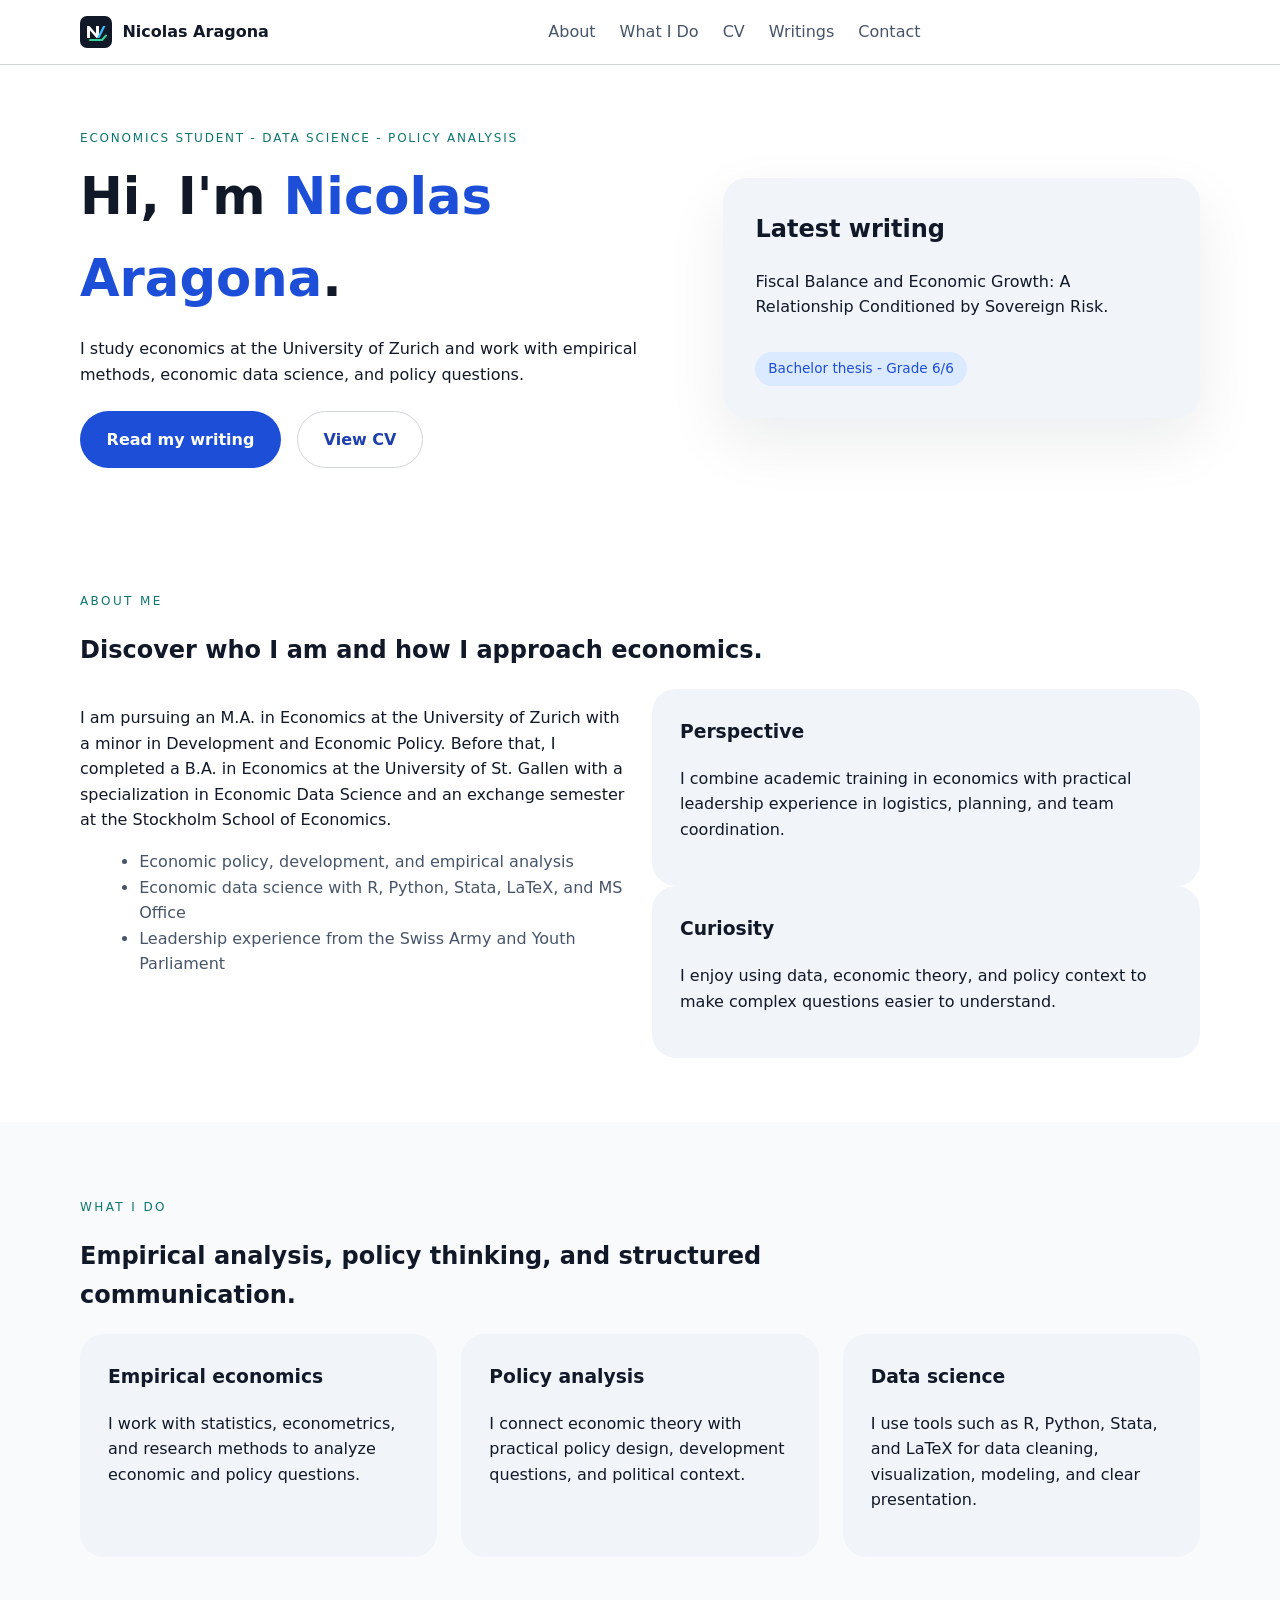
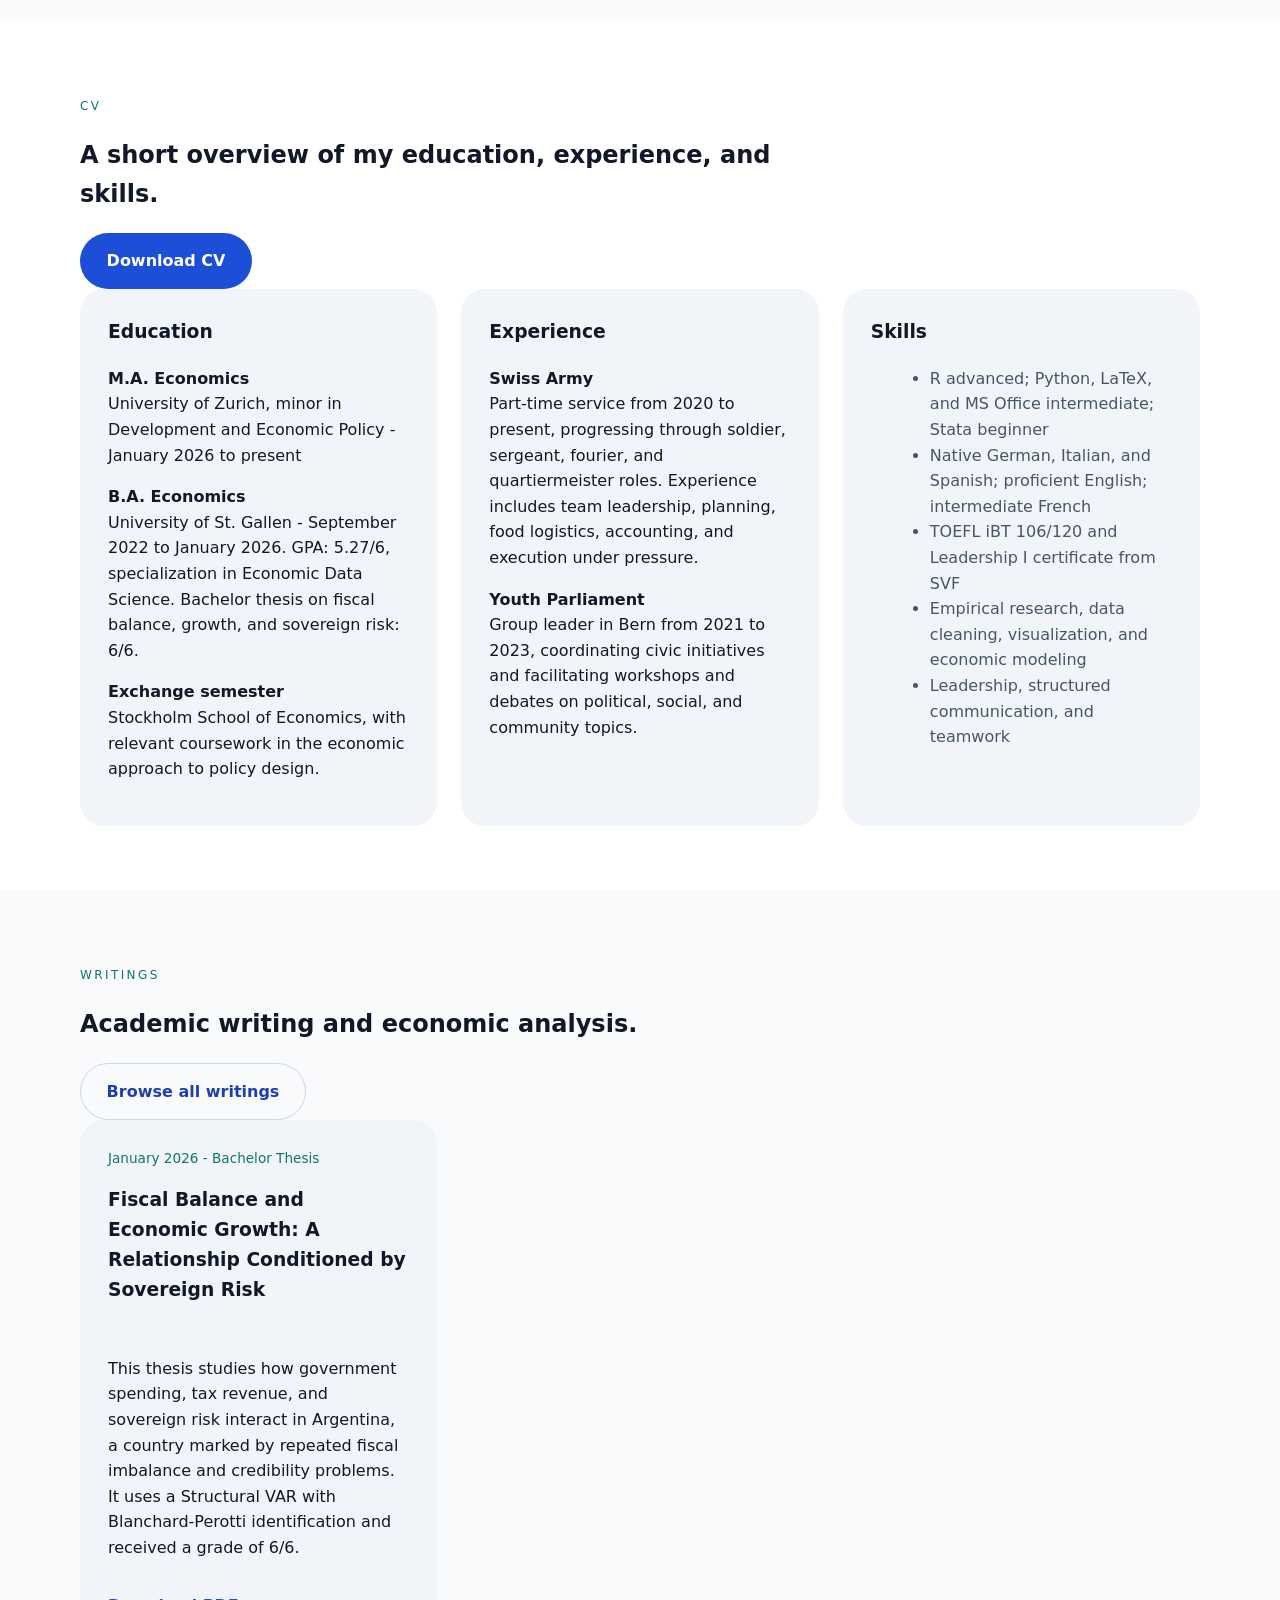
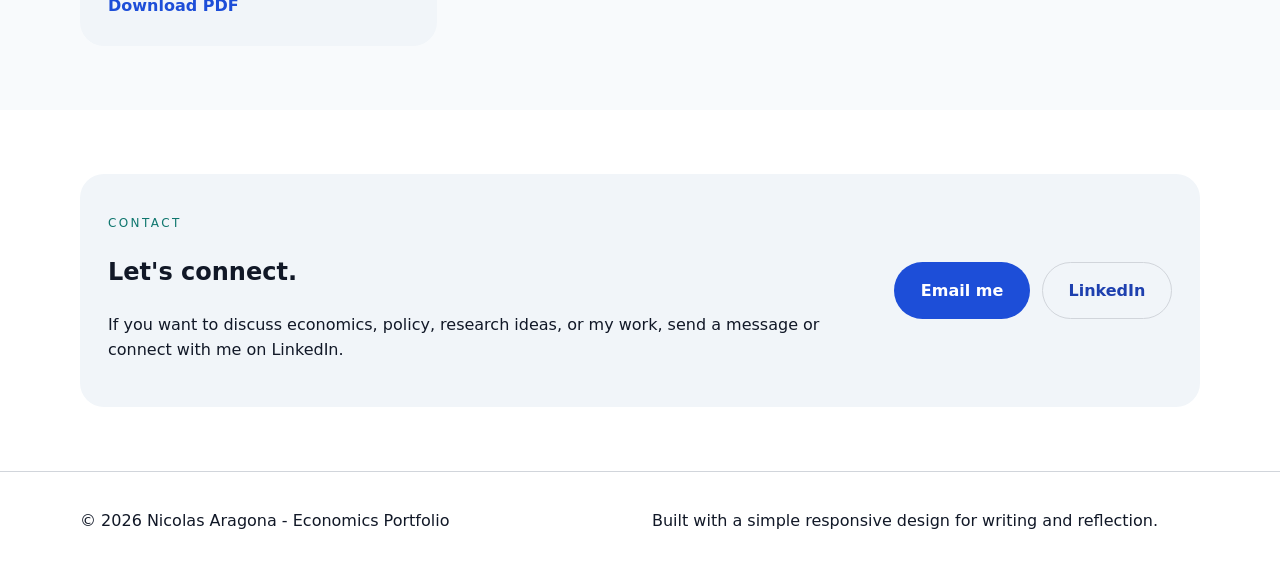
==== index.html @ 18cacbf9 "Update website content from CV" ====
<!DOCTYPE html>
<html lang="en">
<head>
  <meta charset="UTF-8">
  <meta name="viewport" content="width=device-width, initial-scale=1.0">
  <title>Nicolas Aragona</title>
  <meta name="application-name" content="Nicolas Aragona">
  <meta name="apple-mobile-web-app-title" content="Nicolas Aragona">
  <link rel="icon" href="assets/logo.svg" type="image/svg+xml">
  <link rel="manifest" href="site.webmanifest">
  <link rel="stylesheet" href="styles.css">
</head>
<body>
  <header class="site-header">
    <div class="container header-inner">
      <a class="logo" href="#home" aria-label="Nicolas Aragona home">
        <img src="assets/logo.svg" alt="" width="32" height="32">
        <span>Nicolas Aragona</span>
      </a>
      <nav class="site-nav" aria-label="Primary navigation">
        <a href="#about">About</a>
        <a href="#work">What I Do</a>
        <a href="#cv">CV</a>
        <a href="#writings">Writings</a>
        <a href="#contact">Contact</a>
      </nav>
      <button class="menu-toggle" aria-label="Open navigation">Menu</button>
    </div>
  </header>

  <main>
    <section id="home" class="hero-section">
      <div class="container hero-grid">
        <div>
          <p class="eyebrow">Economics student - Data science - Policy analysis</p>
          <h1>Hi, I'm <span>Nicolas Aragona</span>.</h1>
          <p>I study economics at the University of Zurich and work with empirical methods, economic data science, and policy questions.</p>
          <div class="hero-actions">
            <a class="button primary" href="#writings">Read my writing</a>
            <a class="button secondary" href="#cv">View CV</a>
          </div>
        </div>
        <div class="hero-card">
          <h2>Latest writing</h2>
          <p>Fiscal Balance and Economic Growth: A Relationship Conditioned by Sovereign Risk.</p>
          <span class="tag">Bachelor thesis - Grade 6/6</span>
        </div>
      </div>
    </section>

    <section id="about" class="section">
      <div class="container">
        <div class="section-heading">
          <p class="section-label">About me</p>
          <h2>Discover who I am and how I approach economics.</h2>
        </div>
        <div class="content-grid">
          <div>
            <p>I am pursuing an M.A. in Economics at the University of Zurich with a minor in Development and Economic Policy. Before that, I completed a B.A. in Economics at the University of St. Gallen with a specialization in Economic Data Science and an exchange semester at the Stockholm School of Economics.</p>
            <ul>
              <li>Economic policy, development, and empirical analysis</li>
              <li>Economic data science with R, Python, Stata, LaTeX, and MS Office</li>
              <li>Leadership experience from the Swiss Army and Youth Parliament</li>
            </ul>
          </div>
          <div class="about-highlights">
            <article>
              <h3>Perspective</h3>
              <p>I combine academic training in economics with practical leadership experience in logistics, planning, and team coordination.</p>
            </article>
            <article>
              <h3>Curiosity</h3>
              <p>I enjoy using data, economic theory, and policy context to make complex questions easier to understand.</p>
            </article>
          </div>
        </div>
      </div>
    </section>

    <section id="work" class="section alt-bg">
      <div class="container">
        <div class="section-heading">
          <p class="section-label">What I do</p>
          <h2>Empirical analysis, policy thinking, and structured communication.</h2>
        </div>
        <div class="feature-grid">
          <article>
            <h3>Empirical economics</h3>
            <p>I work with statistics, econometrics, and research methods to analyze economic and policy questions.</p>
          </article>
          <article>
            <h3>Policy analysis</h3>
            <p>I connect economic theory with practical policy design, development questions, and political context.</p>
          </article>
          <article>
            <h3>Data science</h3>
            <p>I use tools such as R, Python, Stata, and LaTeX for data cleaning, visualization, modeling, and clear presentation.</p>
          </article>
        </div>
      </div>
    </section>

    <section id="cv" class="section">
      <div class="container">
        <div class="section-heading">
          <p class="section-label">CV</p>
          <h2>A short overview of my education, experience, and skills.</h2>
          <a class="button primary" href="cv/CV.pdf" download>Download CV</a>
        </div>
        <div class="cv-grid">
          <div>
            <h3>Education</h3>
            <p><strong>M.A. Economics</strong><br>University of Zurich, minor in Development and Economic Policy - January 2026 to present</p>
            <p><strong>B.A. Economics</strong><br>University of St. Gallen - September 2022 to January 2026. GPA: 5.27/6, specialization in Economic Data Science. Bachelor thesis on fiscal balance, growth, and sovereign risk: 6/6.</p>
            <p><strong>Exchange semester</strong><br>Stockholm School of Economics, with relevant coursework in the economic approach to policy design.</p>
          </div>
          <div>
            <h3>Experience</h3>
            <p><strong>Swiss Army</strong><br>Part-time service from 2020 to present, progressing through soldier, sergeant, fourier, and quartiermeister roles. Experience includes team leadership, planning, food logistics, accounting, and execution under pressure.</p>
            <p><strong>Youth Parliament</strong><br>Group leader in Bern from 2021 to 2023, coordinating civic initiatives and facilitating workshops and debates on political, social, and community topics.</p>
          </div>
          <div>
            <h3>Skills</h3>
            <ul>
              <li>R advanced; Python, LaTeX, and MS Office intermediate; Stata beginner</li>
              <li>Native German, Italian, and Spanish; proficient English; intermediate French</li>
              <li>TOEFL iBT 106/120 and Leadership I certificate from SVF</li>
              <li>Empirical research, data cleaning, visualization, and economic modeling</li>
              <li>Leadership, structured communication, and teamwork</li>
            </ul>
          </div>
        </div>
      </div>
    </section>

    <section id="writings" class="section alt-bg">
      <div class="container">
        <div class="section-heading">
          <p class="section-label">Writings</p>
          <h2>Academic writing and economic analysis.</h2>
          <a class="button secondary" href="writings/" target="_blank">Browse all writings</a>
        </div>
        <div class="posts-grid">
          <article class="post-card">
            <p class="post-meta">January 2026 - Bachelor Thesis</p>
            <h3>Fiscal Balance and Economic Growth: A Relationship Conditioned by Sovereign Risk</h3>
            <p>This thesis studies how government spending, tax revenue, and sovereign risk interact in Argentina, a country marked by repeated fiscal imbalance and credibility problems. It uses a Structural VAR with Blanchard-Perotti identification and received a grade of 6/6.</p>
            <a href="writings/Thesis.pdf" download>Download PDF</a>
          </article>
        </div>
      </div>
    </section>

    <section id="contact" class="section">
      <div class="container contact-card">
        <div>
          <p class="section-label">Contact</p>
          <h2>Let's connect.</h2>
          <p>If you want to discuss economics, policy, research ideas, or my work, send a message or connect with me on LinkedIn.</p>
        </div>
        <div class="contact-actions">
          <a class="button primary" href="mailto:nic.aragona@gmail.com">Email me</a>
          <a class="button secondary" href="https://www.linkedin.com/in/nicolas-aragona/" target="_blank" rel="noopener">LinkedIn</a>
        </div>
      </div>
    </section>
  </main>

  <footer class="site-footer">
    <div class="container footer-inner">
      <p>© 2026 Nicolas Aragona - Economics Portfolio</p>
      <p>Built with a simple responsive design for writing and reflection.</p>
    </div>
  </footer>

  <script src="script.js"></script>
</body>
</html>
---- styles.css ----
:root {
  color-scheme: dark;
  font-family: Inter, system-ui, -apple-system, BlinkMacSystemFont, "Segoe UI", sans-serif;
  font-size: 16px;
  line-height: 1.6;
  color: #111827;
  background: #f8fafc;
  --bg: #ffffff;
  --surface: #f1f5f9;
  --surface-strong: #e2e8f0;
  --text: #111827;
  --muted: #475569;
  --border: #d1d5db;
  --primary: #1d4ed8;
  --primary-dark: #1e40af;
  --accent: #0f766e;
  --radius: 24px;
}

* {
  box-sizing: border-box;
}

body {
  margin: 0;
  min-height: 100vh;
  background: var(--bg);
  color: var(--text);
}

img {
  max-width: 100%;
}

a {
  color: inherit;
  text-decoration: none;
}

button,
input,
textarea {
  font: inherit;
}

.container {
  width: min(1120px, calc(100% - 2rem));
  margin: 0 auto;
}

.site-header {
  position: sticky;
  top: 0;
  z-index: 20;
  background: rgba(255,255,255,0.96);
  backdrop-filter: blur(12px);
  border-bottom: 1px solid var(--border);
}

.header-inner,
.footer-inner,
.hero-grid,
.content-grid,
.feature-grid,
.cv-grid,
.posts-grid {
  display: grid;
  gap: 1.5rem;
}

.header-inner {
  grid-template-columns: auto 1fr auto;
  align-items: center;
  padding: 1rem 0;
}

.logo {
  display: inline-flex;
  align-items: center;
  gap: 0.65rem;
  font-weight: 700;
  font-size: 1rem;
}

.logo img {
  width: 2rem;
  height: 2rem;
  flex: 0 0 auto;
}

.site-nav {
  display: flex;
  justify-content: center;
  gap: 1.5rem;
  flex-wrap: wrap;
}

.site-nav a {
  color: var(--muted);
  transition: color 0.2s ease;
}

.site-nav a:hover {
  color: var(--text);
}

.menu-toggle {
  display: none;
  background: transparent;
  border: none;
  font-size: 1.4rem;
}

.hero-section {
  padding: 4rem 0 3rem;
}

.hero-grid {
  grid-template-columns: minmax(0, 1.3fr) minmax(280px, 1fr);
  align-items: center;
}

.hero-section h1 {
  font-size: clamp(2.4rem, 4vw, 4rem);
  margin: 0.5rem 0 1rem;
}

.hero-section span {
  color: var(--primary);
}

.eyebrow {
  text-transform: uppercase;
  letter-spacing: 0.15em;
  font-size: 0.75rem;
  color: var(--accent);
  margin: 0;
}

.hero-actions {
  display: flex;
  flex-wrap: wrap;
  gap: 1rem;
  margin-top: 1.5rem;
}

.button {
  display: inline-flex;
  align-items: center;
  justify-content: center;
  padding: 0.9rem 1.6rem;
  border-radius: 999px;
  font-weight: 600;
  border: 1px solid transparent;
}

.button.primary {
  background: var(--primary);
  color: #fff;
}

.button.secondary {
  background: transparent;
  color: var(--primary-dark);
  border-color: var(--border);
}

.hero-card {
  padding: 2rem;
  border-radius: var(--radius);
  background: var(--surface);
  box-shadow: 0 24px 60px rgba(15, 23, 42, 0.08);
}

.hero-card h2 {
  margin-top: 0;
}

.hero-card .tag {
  display: inline-flex;
  margin-top: 1rem;
  padding: 0.4rem 0.8rem;
  background: #dbeafe;
  color: #1d4ed8;
  border-radius: 999px;
  font-size: 0.85rem;
}

.section {
  padding: 4rem 0;
}

.alt-bg {
  background: #f8fafc;
}

.section-heading {
  max-width: 760px;
}

.section-label {
  color: var(--accent);
  text-transform: uppercase;
  letter-spacing: 0.2em;
  font-size: 0.75rem;
  margin-bottom: 0.75rem;
}

.content-grid {
  grid-template-columns: 1fr 1fr;
  align-items: start;
}

.content-grid ul,
.cv-grid ul {
  list-style: disc;
  margin: 1rem 0 0 1.2rem;
  color: var(--muted);
}

.about-highlights article,
.feature-grid article,
.cv-grid > div,
.post-card,
.contact-card {
  background: var(--surface);
  border-radius: var(--radius);
  padding: 1.75rem;
}

.about-highlights article h3,
.feature-grid article h3,
.cv-grid h3,
.post-card h3 {
  margin-top: 0;
}

.feature-grid {
  grid-template-columns: repeat(3, minmax(0, 1fr));
}

.cv-grid {
  grid-template-columns: repeat(3, minmax(0, 1fr));
}

.posts-grid {
  grid-template-columns: repeat(3, minmax(0, 1fr));
}

.post-card {
  display: flex;
  flex-direction: column;
  gap: 1rem;
}

.post-meta {
  color: var(--accent);
  font-size: 0.85rem;
  margin: 0;
}

.post-card a {
  color: var(--primary);
  font-weight: 600;
}

.contact-card {
  display: grid;
  grid-template-columns: 1fr auto;
  align-items: center;
  gap: 1.5rem;
}

.contact-actions {
  display: flex;
  flex-wrap: wrap;
  gap: 0.75rem;
  justify-content: flex-end;
}

.site-footer {
  border-top: 1px solid var(--border);
  background: #ffffff;
}

.footer-inner {
  padding: 1.25rem 0;
  justify-content: space-between;
  grid-template-columns: 1fr 1fr;
}

@media (max-width: 900px) {
  .hero-grid,
  .content-grid,
  .feature-grid,
  .cv-grid,
  .posts-grid,
  .footer-inner,
  .contact-card {
    grid-template-columns: 1fr;
  }

  .contact-actions {
    justify-content: flex-start;
  }

  .header-inner {
    grid-template-columns: auto 1fr;
  }

  .site-nav {
    justify-content: flex-end;
  }
}

@media (max-width: 680px) {
  .site-nav {
    display: none;
  }

  .menu-toggle {
    display: block;
  }

  .site-header {
    padding: 0 1rem;
  }

  .hero-section {
    padding-top: 3rem;
  }
}
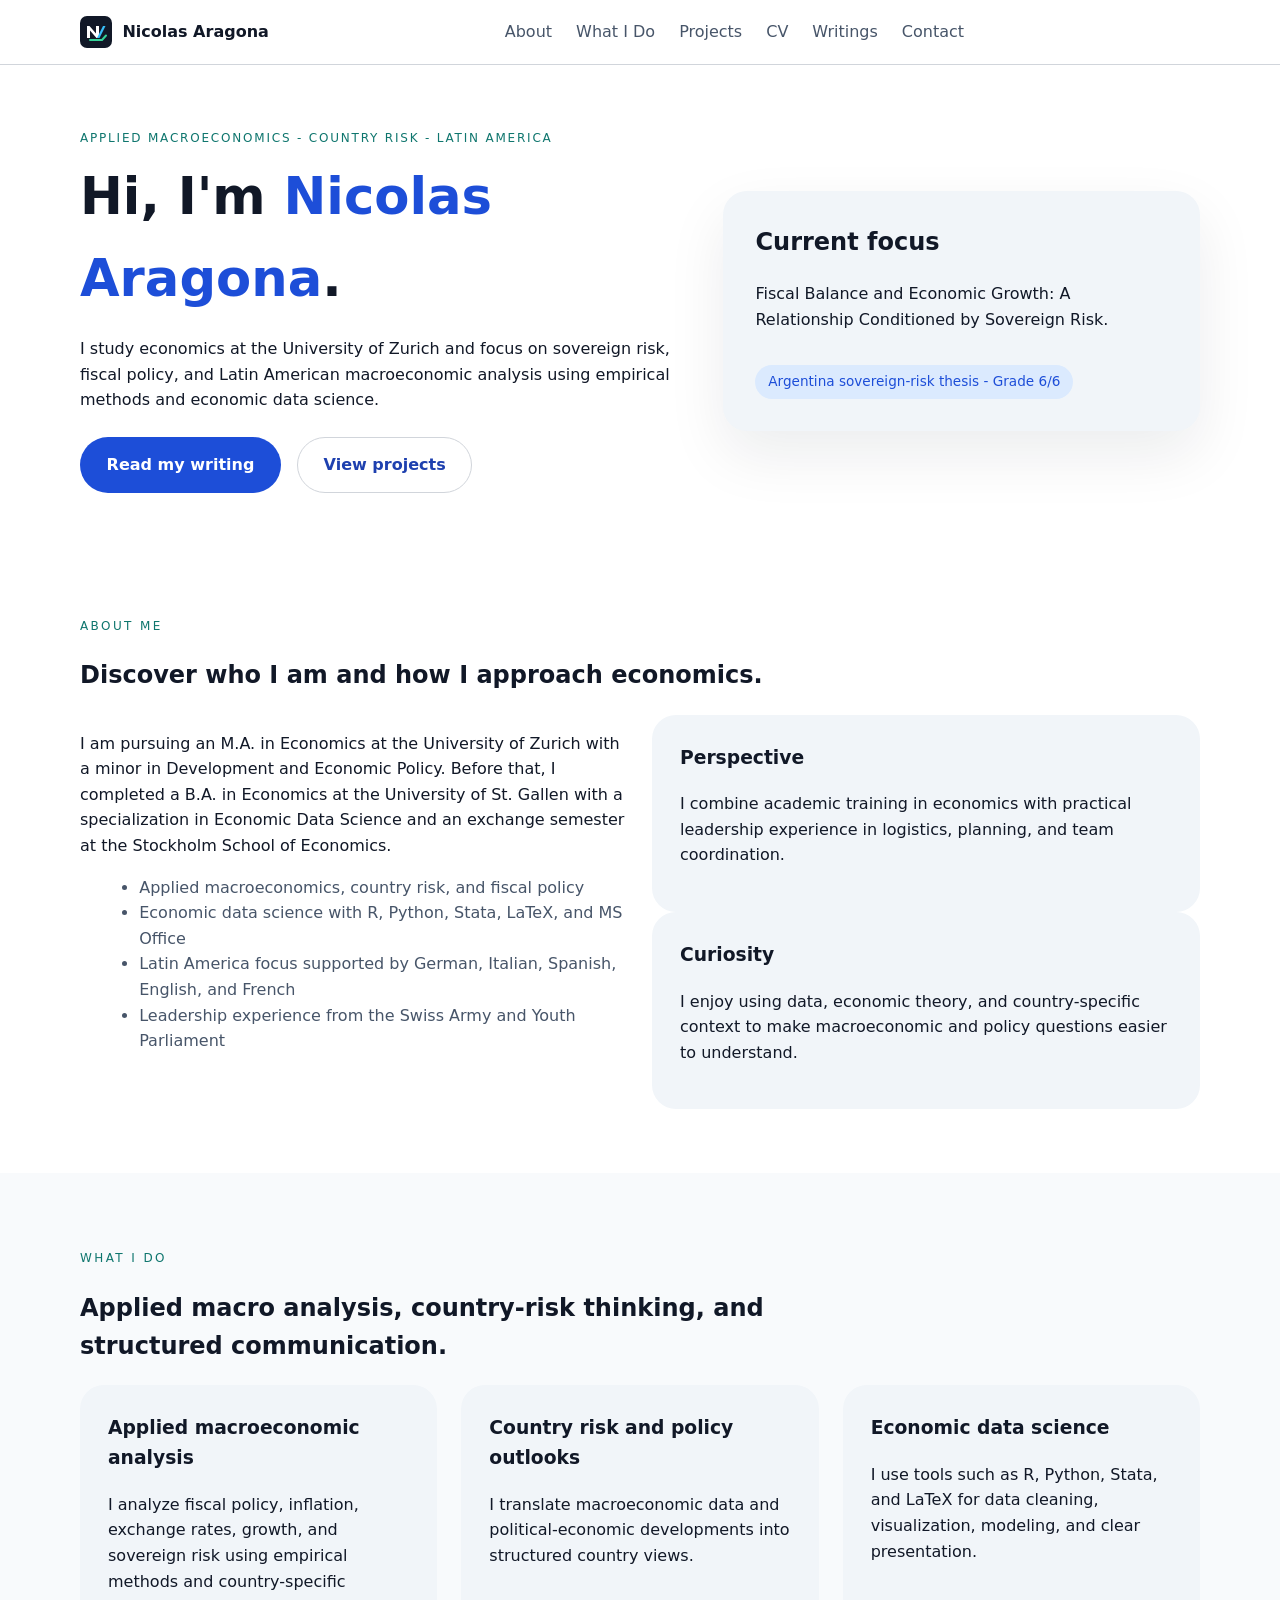
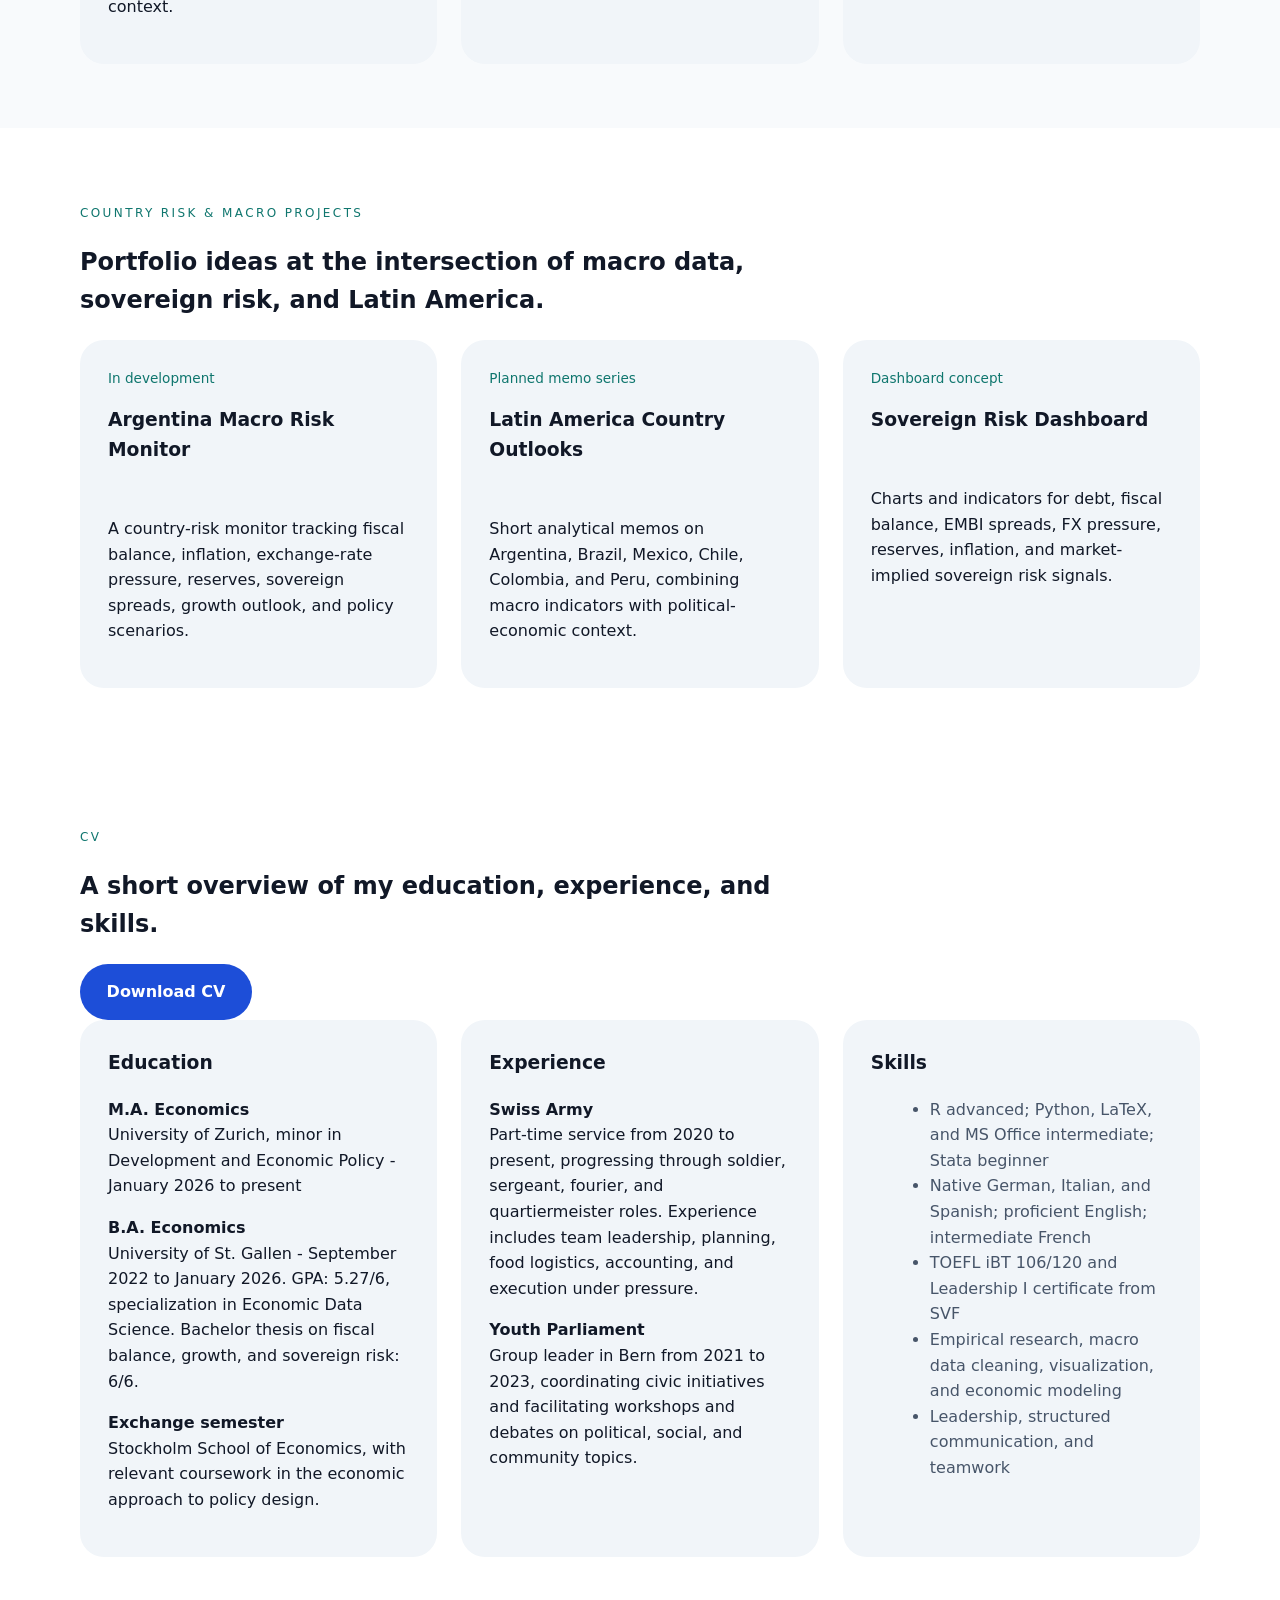
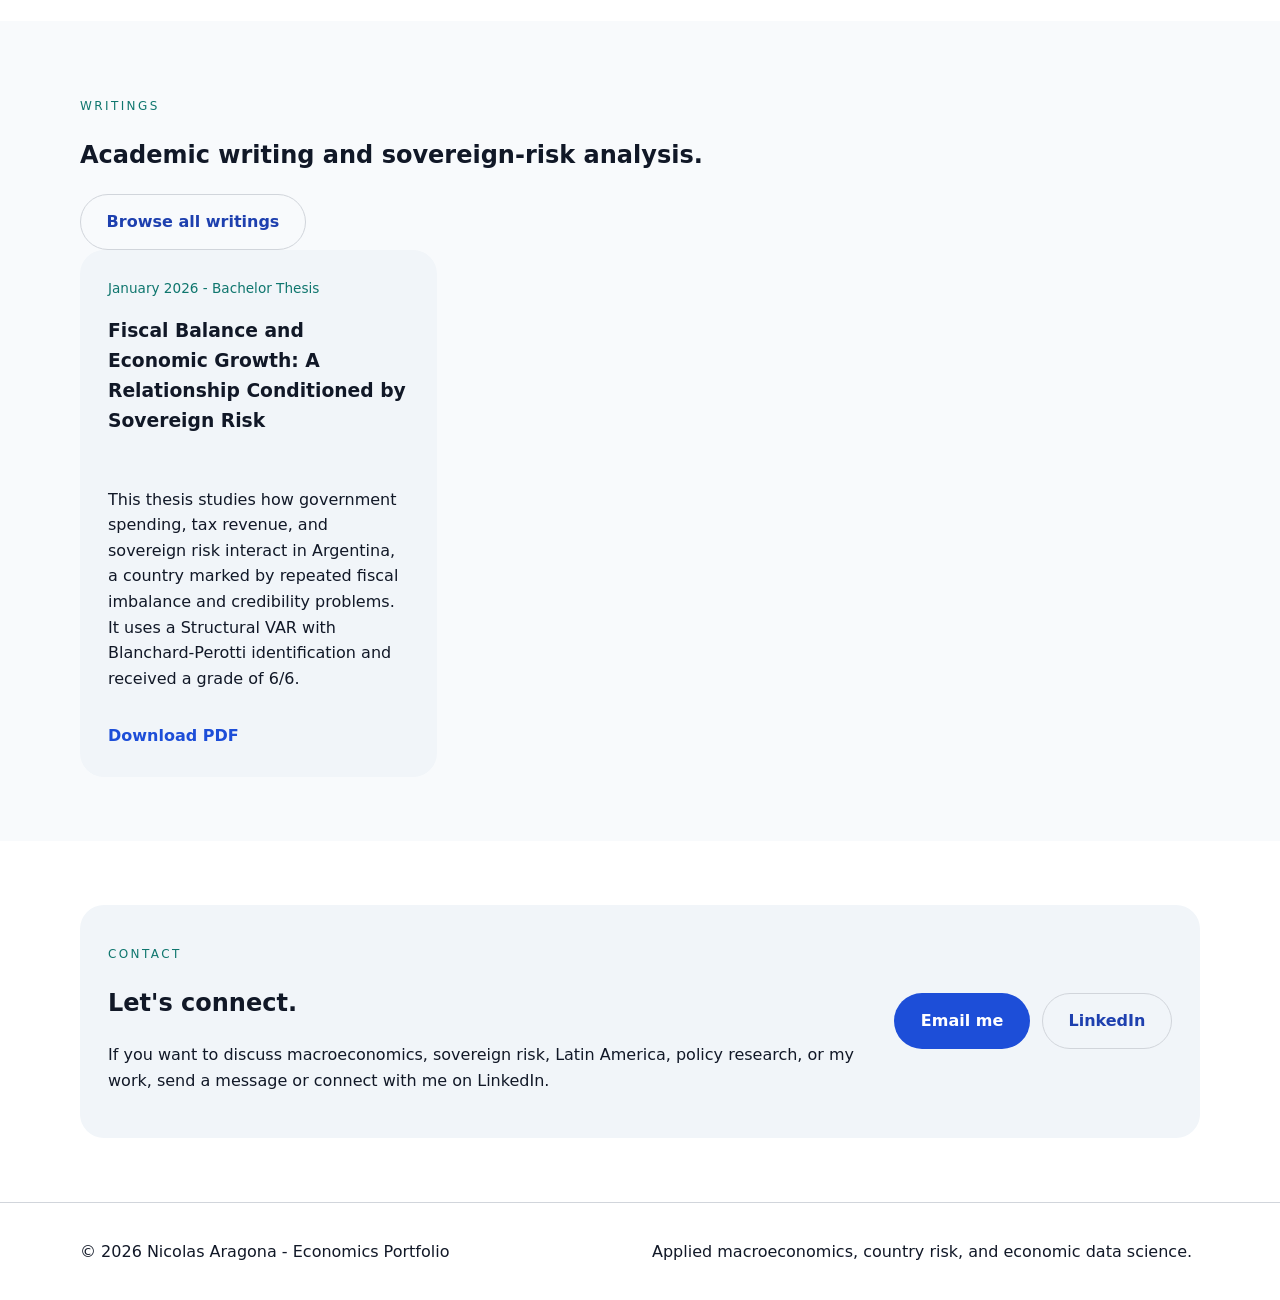
==== commit f88bb2b5: "Sharpen macro country risk positioning" ====
--- a/index.html
+++ b/index.html
@@ -20,6 +20,7 @@
       <nav class="site-nav" aria-label="Primary navigation">
         <a href="#about">About</a>
         <a href="#work">What I Do</a>
+        <a href="#projects">Projects</a>
         <a href="#cv">CV</a>
         <a href="#writings">Writings</a>
         <a href="#contact">Contact</a>
@@ -32,18 +33,18 @@
     <section id="home" class="hero-section">
       <div class="container hero-grid">
         <div>
-          <p class="eyebrow">Economics student - Data science - Policy analysis</p>
+          <p class="eyebrow">Applied macroeconomics - Country risk - Latin America</p>
           <h1>Hi, I'm <span>Nicolas Aragona</span>.</h1>
-          <p>I study economics at the University of Zurich and work with empirical methods, economic data science, and policy questions.</p>
+          <p>I study economics at the University of Zurich and focus on sovereign risk, fiscal policy, and Latin American macroeconomic analysis using empirical methods and economic data science.</p>
           <div class="hero-actions">
             <a class="button primary" href="#writings">Read my writing</a>
-            <a class="button secondary" href="#cv">View CV</a>
+            <a class="button secondary" href="#projects">View projects</a>
           </div>
         </div>
         <div class="hero-card">
-          <h2>Latest writing</h2>
+          <h2>Current focus</h2>
           <p>Fiscal Balance and Economic Growth: A Relationship Conditioned by Sovereign Risk.</p>
-          <span class="tag">Bachelor thesis - Grade 6/6</span>
+          <span class="tag">Argentina sovereign-risk thesis - Grade 6/6</span>
         </div>
       </div>
     </section>
@@ -58,8 +59,9 @@
           <div>
             <p>I am pursuing an M.A. in Economics at the University of Zurich with a minor in Development and Economic Policy. Before that, I completed a B.A. in Economics at the University of St. Gallen with a specialization in Economic Data Science and an exchange semester at the Stockholm School of Economics.</p>
             <ul>
-              <li>Economic policy, development, and empirical analysis</li>
+              <li>Applied macroeconomics, country risk, and fiscal policy</li>
               <li>Economic data science with R, Python, Stata, LaTeX, and MS Office</li>
+              <li>Latin America focus supported by German, Italian, Spanish, English, and French</li>
               <li>Leadership experience from the Swiss Army and Youth Parliament</li>
             </ul>
           </div>
@@ -70,7 +72,7 @@
             </article>
             <article>
               <h3>Curiosity</h3>
-              <p>I enjoy using data, economic theory, and policy context to make complex questions easier to understand.</p>
+              <p>I enjoy using data, economic theory, and country-specific context to make macroeconomic and policy questions easier to understand.</p>
             </article>
           </div>
         </div>
@@ -81,20 +83,46 @@
       <div class="container">
         <div class="section-heading">
           <p class="section-label">What I do</p>
-          <h2>Empirical analysis, policy thinking, and structured communication.</h2>
+          <h2>Applied macro analysis, country-risk thinking, and structured communication.</h2>
         </div>
         <div class="feature-grid">
           <article>
-            <h3>Empirical economics</h3>
-            <p>I work with statistics, econometrics, and research methods to analyze economic and policy questions.</p>
+            <h3>Applied macroeconomic analysis</h3>
+            <p>I analyze fiscal policy, inflation, exchange rates, growth, and sovereign risk using empirical methods and country-specific context.</p>
           </article>
           <article>
-            <h3>Policy analysis</h3>
-            <p>I connect economic theory with practical policy design, development questions, and political context.</p>
+            <h3>Country risk and policy outlooks</h3>
+            <p>I translate macroeconomic data and political-economic developments into structured country views.</p>
           </article>
           <article>
-            <h3>Data science</h3>
+            <h3>Economic data science</h3>
             <p>I use tools such as R, Python, Stata, and LaTeX for data cleaning, visualization, modeling, and clear presentation.</p>
+          </article>
+        </div>
+      </div>
+    </section>
+
+    <section id="projects" class="section">
+      <div class="container">
+        <div class="section-heading">
+          <p class="section-label">Country Risk &amp; Macro Projects</p>
+          <h2>Portfolio ideas at the intersection of macro data, sovereign risk, and Latin America.</h2>
+        </div>
+        <div class="posts-grid">
+          <article class="post-card">
+            <p class="post-meta">In development</p>
+            <h3>Argentina Macro Risk Monitor</h3>
+            <p>A country-risk monitor tracking fiscal balance, inflation, exchange-rate pressure, reserves, sovereign spreads, growth outlook, and policy scenarios.</p>
+          </article>
+          <article class="post-card">
+            <p class="post-meta">Planned memo series</p>
+            <h3>Latin America Country Outlooks</h3>
+            <p>Short analytical memos on Argentina, Brazil, Mexico, Chile, Colombia, and Peru, combining macro indicators with political-economic context.</p>
+          </article>
+          <article class="post-card">
+            <p class="post-meta">Dashboard concept</p>
+            <h3>Sovereign Risk Dashboard</h3>
+            <p>Charts and indicators for debt, fiscal balance, EMBI spreads, FX pressure, reserves, inflation, and market-implied sovereign risk signals.</p>
           </article>
         </div>
       </div>
@@ -125,7 +153,7 @@
               <li>R advanced; Python, LaTeX, and MS Office intermediate; Stata beginner</li>
               <li>Native German, Italian, and Spanish; proficient English; intermediate French</li>
               <li>TOEFL iBT 106/120 and Leadership I certificate from SVF</li>
-              <li>Empirical research, data cleaning, visualization, and economic modeling</li>
+              <li>Empirical research, macro data cleaning, visualization, and economic modeling</li>
               <li>Leadership, structured communication, and teamwork</li>
             </ul>
           </div>
@@ -137,7 +165,7 @@
       <div class="container">
         <div class="section-heading">
           <p class="section-label">Writings</p>
-          <h2>Academic writing and economic analysis.</h2>
+          <h2>Academic writing and sovereign-risk analysis.</h2>
           <a class="button secondary" href="writings/" target="_blank">Browse all writings</a>
         </div>
         <div class="posts-grid">
@@ -156,7 +184,7 @@
         <div>
           <p class="section-label">Contact</p>
           <h2>Let's connect.</h2>
-          <p>If you want to discuss economics, policy, research ideas, or my work, send a message or connect with me on LinkedIn.</p>
+          <p>If you want to discuss macroeconomics, sovereign risk, Latin America, policy research, or my work, send a message or connect with me on LinkedIn.</p>
         </div>
         <div class="contact-actions">
           <a class="button primary" href="mailto:nic.aragona@gmail.com">Email me</a>
@@ -168,8 +196,8 @@
 
   <footer class="site-footer">
     <div class="container footer-inner">
-      <p>© 2026 Nicolas Aragona - Economics Portfolio</p>
-      <p>Built with a simple responsive design for writing and reflection.</p>
+      <p>&copy; 2026 Nicolas Aragona - Economics Portfolio</p>
+      <p>Applied macroeconomics, country risk, and economic data science.</p>
     </div>
   </footer>
 
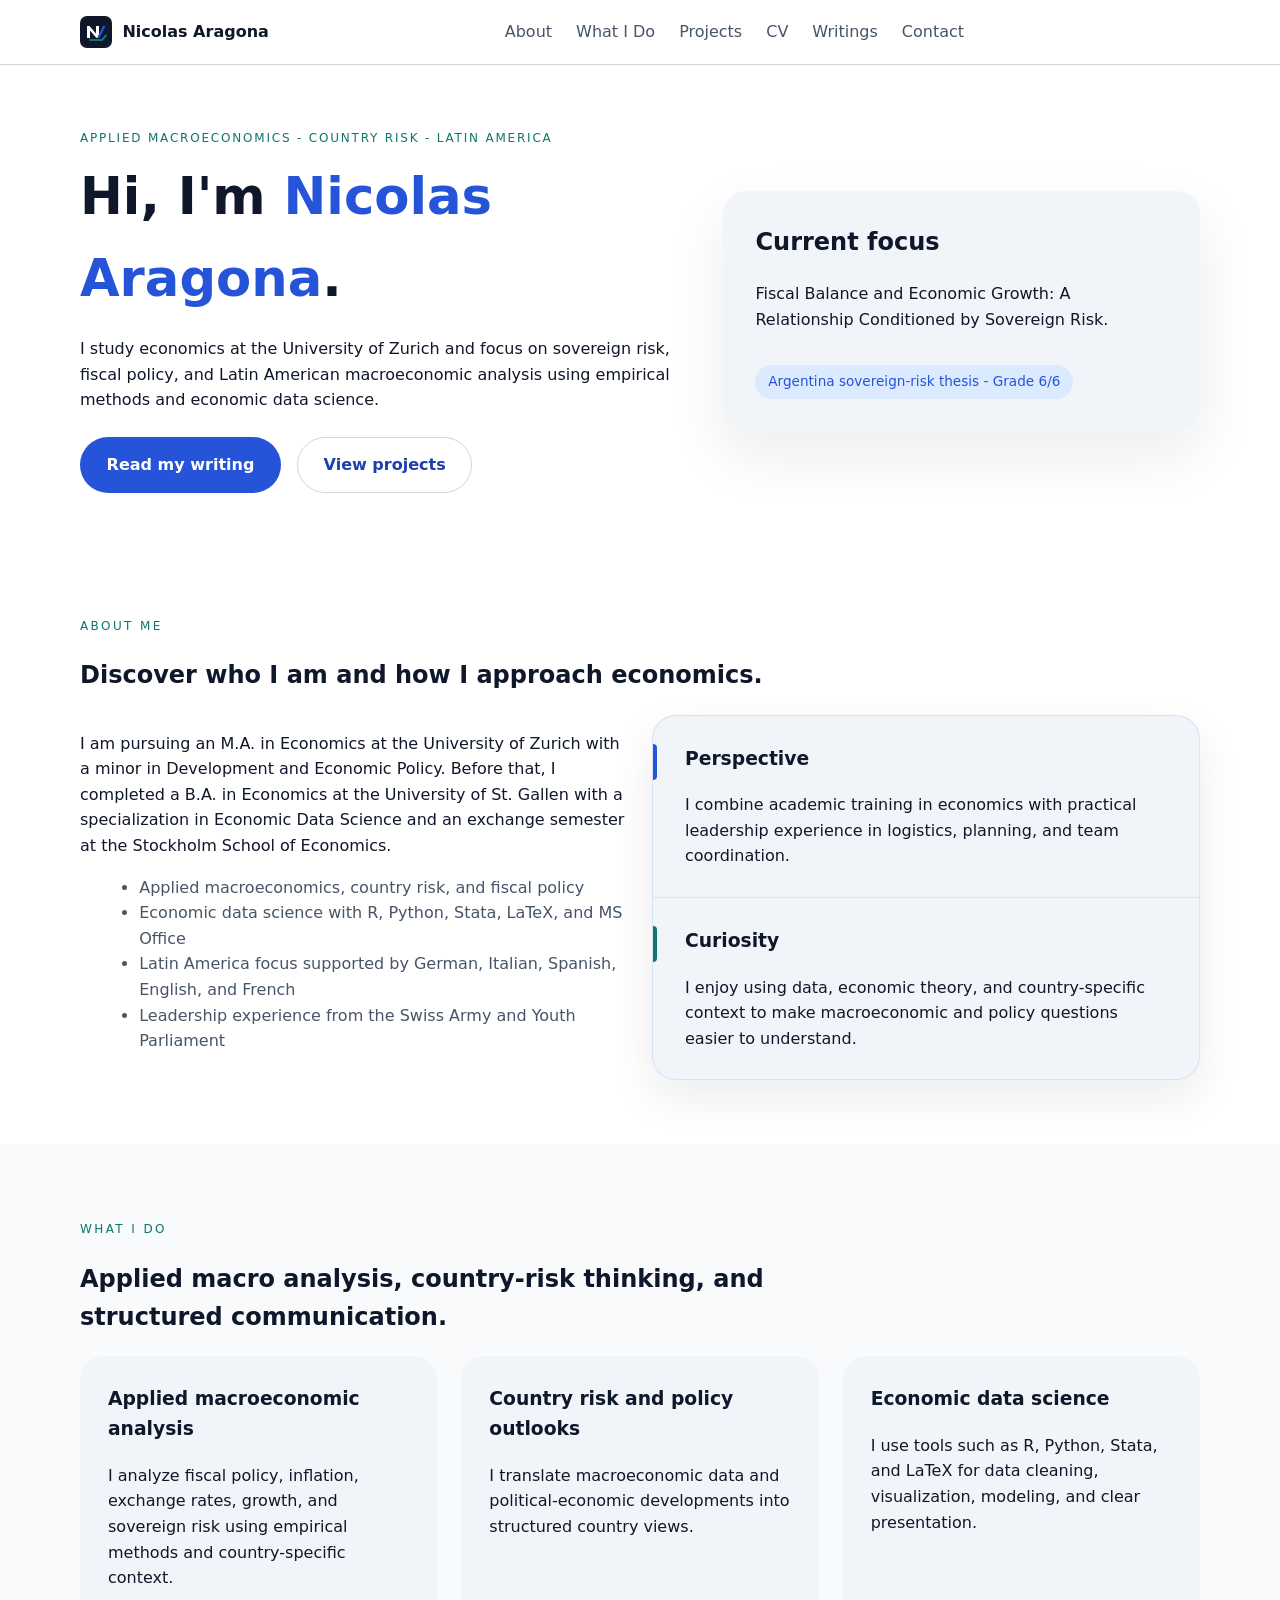
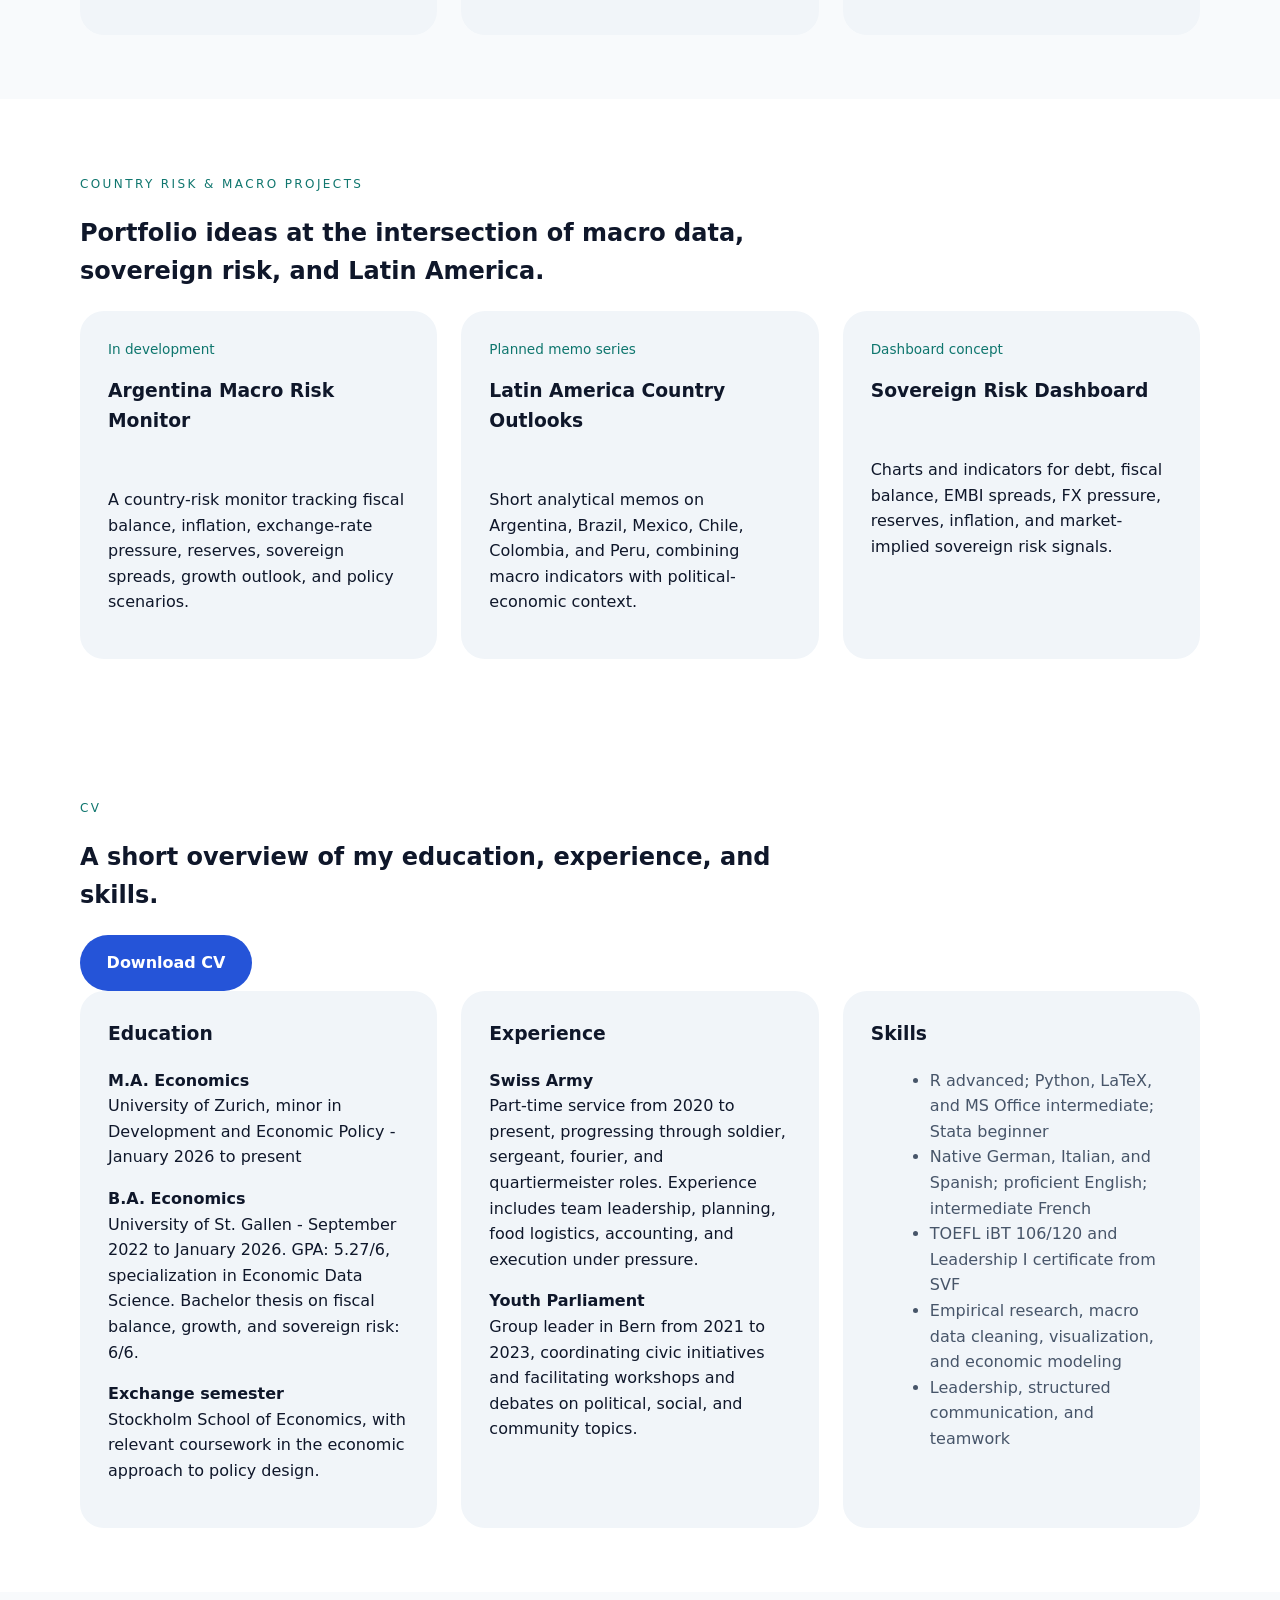
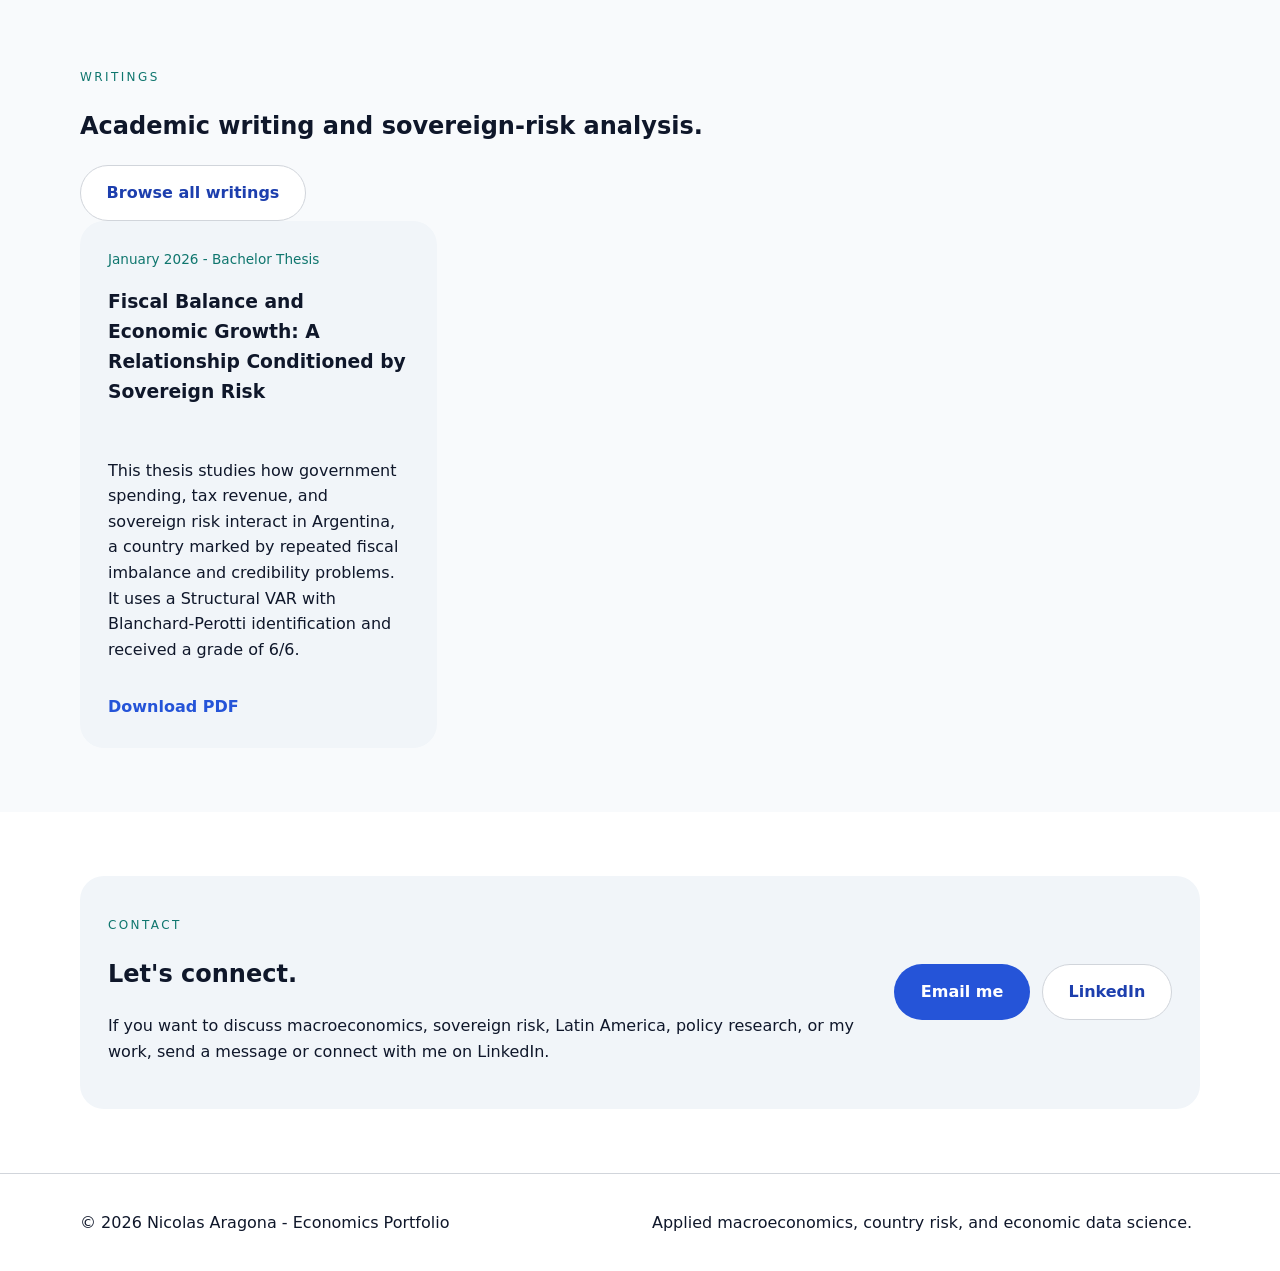
==== commit c5c806f2: "Add Google Analytics tag" ====
--- a/index.html
+++ b/index.html
@@ -1,6 +1,15 @@
 <!DOCTYPE html>
 <html lang="en">
 <head>
+  <!-- Google tag (gtag.js) -->
+  <script async src="https://www.googletagmanager.com/gtag/js?id=G-3SRZ9SQS2E"></script>
+  <script>
+    window.dataLayer = window.dataLayer || [];
+    function gtag(){dataLayer.push(arguments);}
+    gtag('js', new Date());
+
+    gtag('config', 'G-3SRZ9SQS2E');
+  </script>
   <meta charset="UTF-8">
   <meta name="viewport" content="width=device-width, initial-scale=1.0">
   <title>Nicolas Aragona</title>
--- a/styles.css
+++ b/styles.css
@@ -1,20 +1,25 @@
 :root {
-  color-scheme: dark;
+  color-scheme: light;
   font-family: Inter, system-ui, -apple-system, BlinkMacSystemFont, "Segoe UI", sans-serif;
   font-size: 16px;
   line-height: 1.6;
-  color: #111827;
-  background: #f8fafc;
   --bg: #ffffff;
+  --bg-soft: #f8fafc;
+  --header-bg: rgba(255, 255, 255, 0.96);
   --surface: #f1f5f9;
   --surface-strong: #e2e8f0;
-  --text: #111827;
+  --text: #0f172a;
   --muted: #475569;
   --border: #d1d5db;
-  --primary: #1d4ed8;
-  --primary-dark: #1e40af;
+  --primary: #2554d8;
+  --primary-dark: #1d3fae;
+  --primary-soft: #dbeafe;
+  --primary-contrast: #ffffff;
   --accent: #0f766e;
+  --shadow: rgba(15, 23, 42, 0.08);
   --radius: 24px;
+  color: var(--text);
+  background: var(--bg-soft);
 }
 
 * {
@@ -52,7 +57,7 @@
   position: sticky;
   top: 0;
   z-index: 20;
-  background: rgba(255,255,255,0.96);
+  background: var(--header-bg);
   backdrop-filter: blur(12px);
   border-bottom: 1px solid var(--border);
 }
@@ -156,11 +161,11 @@
 
 .button.primary {
   background: var(--primary);
-  color: #fff;
+  color: var(--primary-contrast);
 }
 
 .button.secondary {
-  background: transparent;
+  background: var(--bg);
   color: var(--primary-dark);
   border-color: var(--border);
 }
@@ -169,7 +174,7 @@
   padding: 2rem;
   border-radius: var(--radius);
   background: var(--surface);
-  box-shadow: 0 24px 60px rgba(15, 23, 42, 0.08);
+  box-shadow: 0 24px 60px var(--shadow);
 }
 
 .hero-card h2 {
@@ -180,8 +185,8 @@
   display: inline-flex;
   margin-top: 1rem;
   padding: 0.4rem 0.8rem;
-  background: #dbeafe;
-  color: #1d4ed8;
+  background: var(--primary-soft);
+  color: var(--primary);
   border-radius: 999px;
   font-size: 0.85rem;
 }
@@ -191,7 +196,7 @@
 }
 
 .alt-bg {
-  background: #f8fafc;
+  background: var(--bg-soft);
 }
 
 .section-heading {
@@ -218,7 +223,6 @@
   color: var(--muted);
 }
 
-.about-highlights article,
 .feature-grid article,
 .cv-grid > div,
 .post-card,
@@ -228,6 +232,39 @@
   padding: 1.75rem;
 }
 
+.about-highlights {
+  display: grid;
+  background: var(--surface);
+  border: 1px solid rgba(37, 84, 216, 0.12);
+  border-radius: var(--radius);
+  box-shadow: 0 18px 45px var(--shadow);
+  overflow: hidden;
+}
+
+.about-highlights article {
+  position: relative;
+  padding: 1.75rem 1.75rem 1.75rem 2rem;
+}
+
+.about-highlights article + article {
+  border-top: 1px solid rgba(15, 23, 42, 0.08);
+}
+
+.about-highlights article::before {
+  content: "";
+  position: absolute;
+  top: 1.75rem;
+  left: 0;
+  width: 4px;
+  height: 2.25rem;
+  background: var(--primary);
+  border-radius: 0 999px 999px 0;
+}
+
+.about-highlights article:nth-child(2)::before {
+  background: var(--accent);
+}
+
 .about-highlights article h3,
 .feature-grid article h3,
 .cv-grid h3,
@@ -235,6 +272,10 @@
   margin-top: 0;
 }
 
+.about-highlights article p {
+  margin-bottom: 0;
+}
+
 .feature-grid {
   grid-template-columns: repeat(3, minmax(0, 1fr));
 }
@@ -280,7 +321,7 @@
 
 .site-footer {
   border-top: 1px solid var(--border);
-  background: #ffffff;
+  background: var(--bg);
 }
 
 .footer-inner {
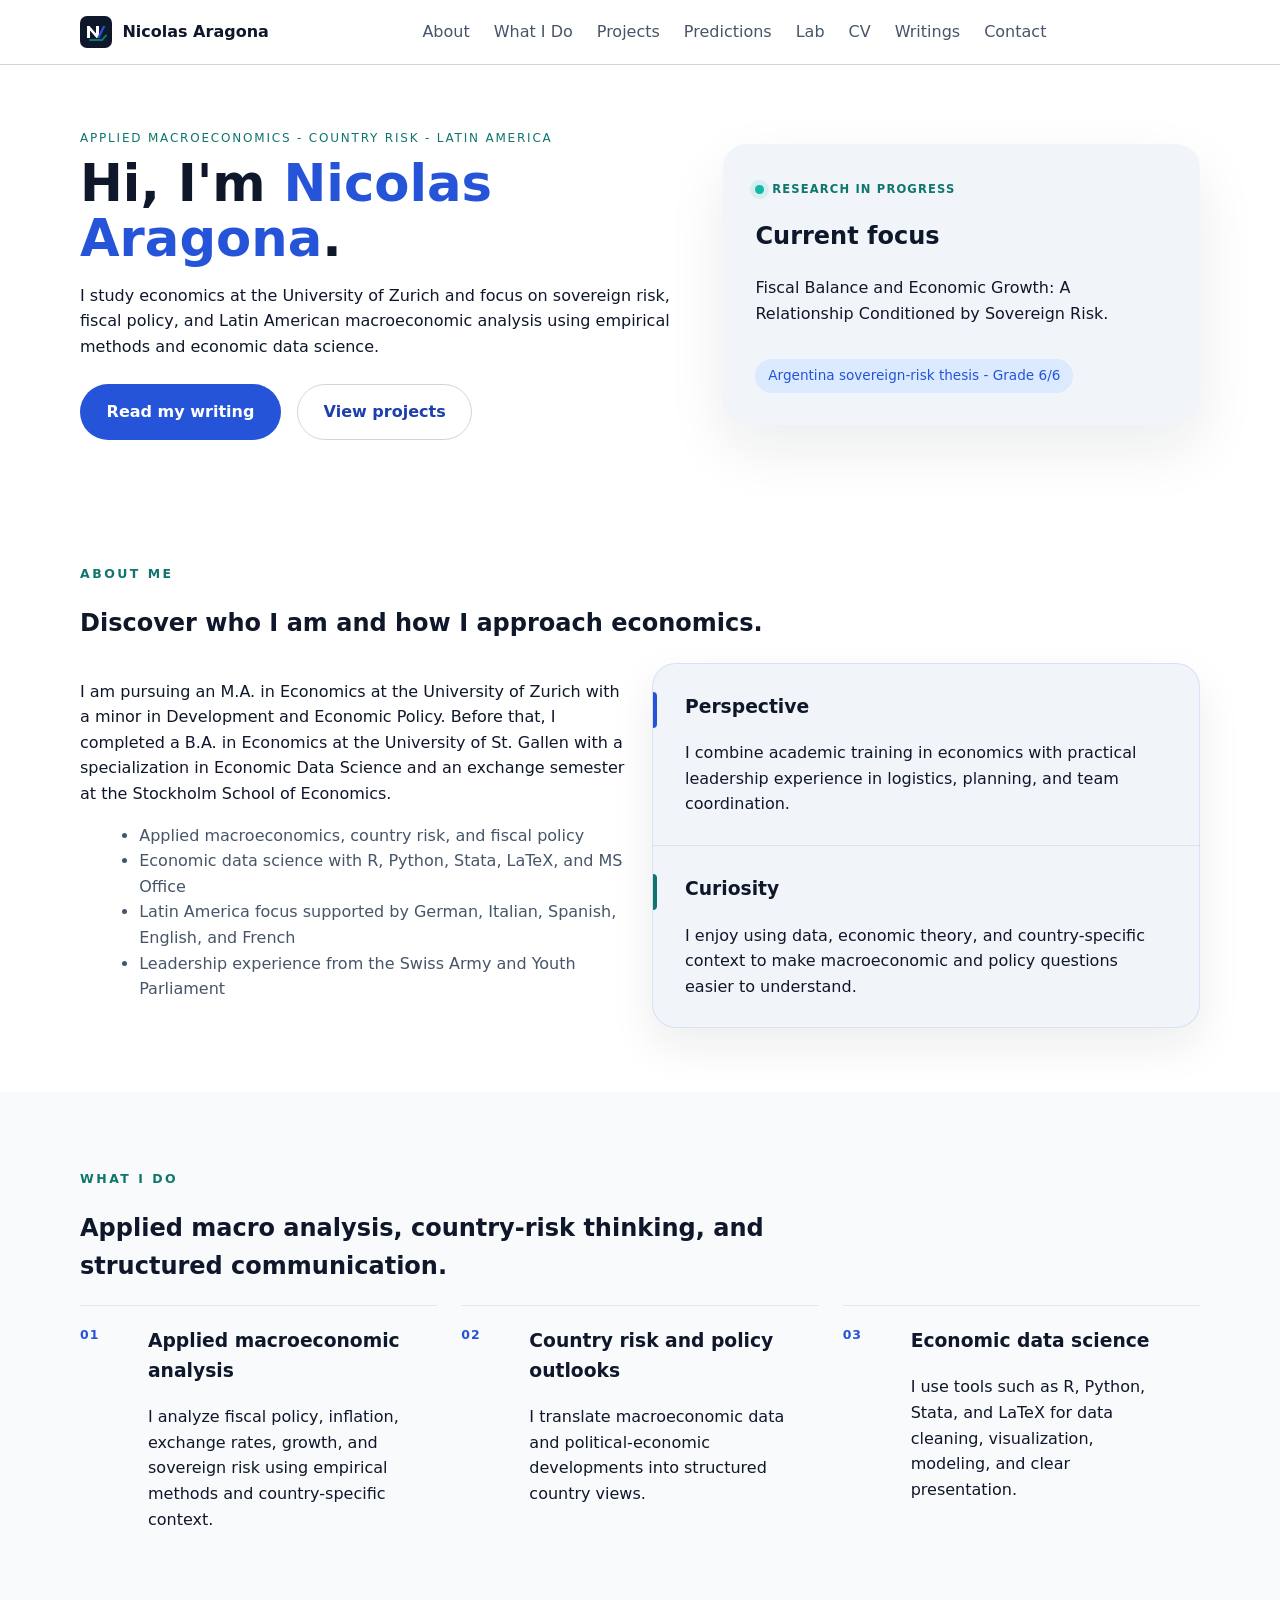
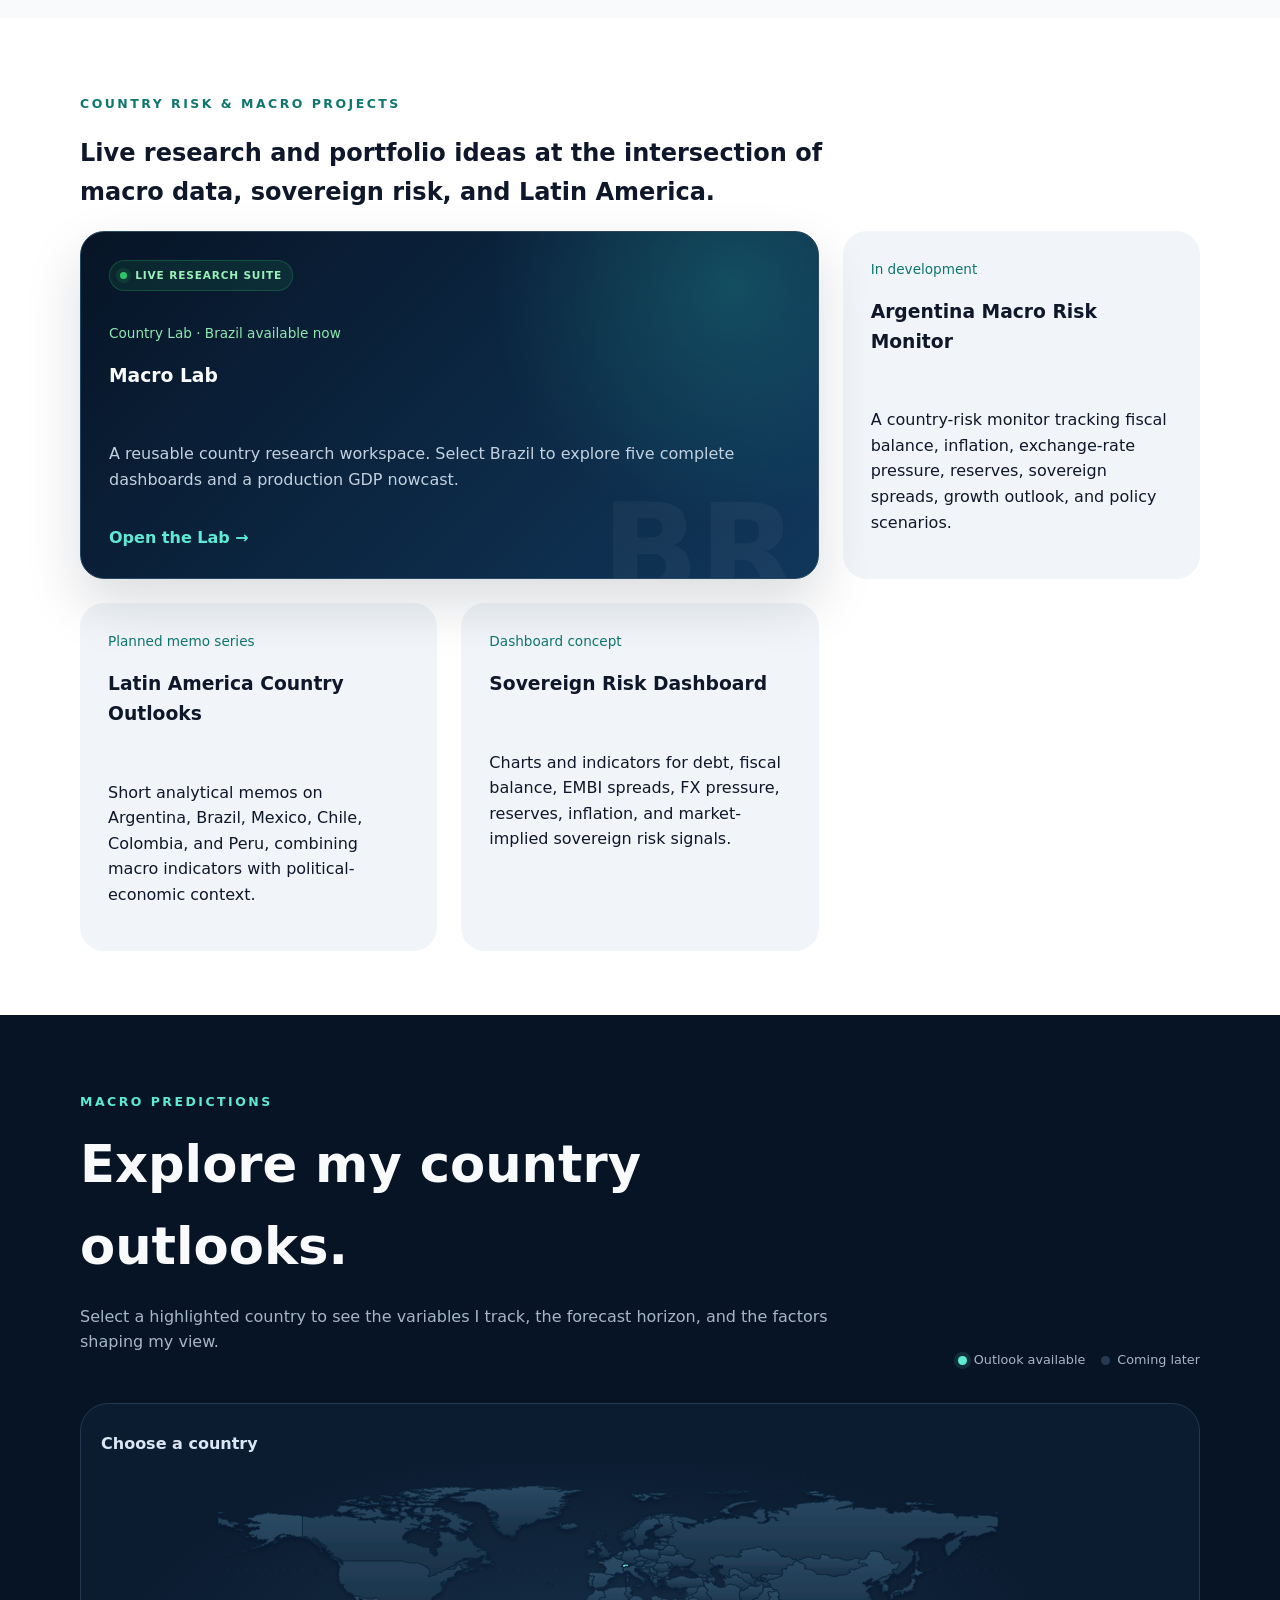
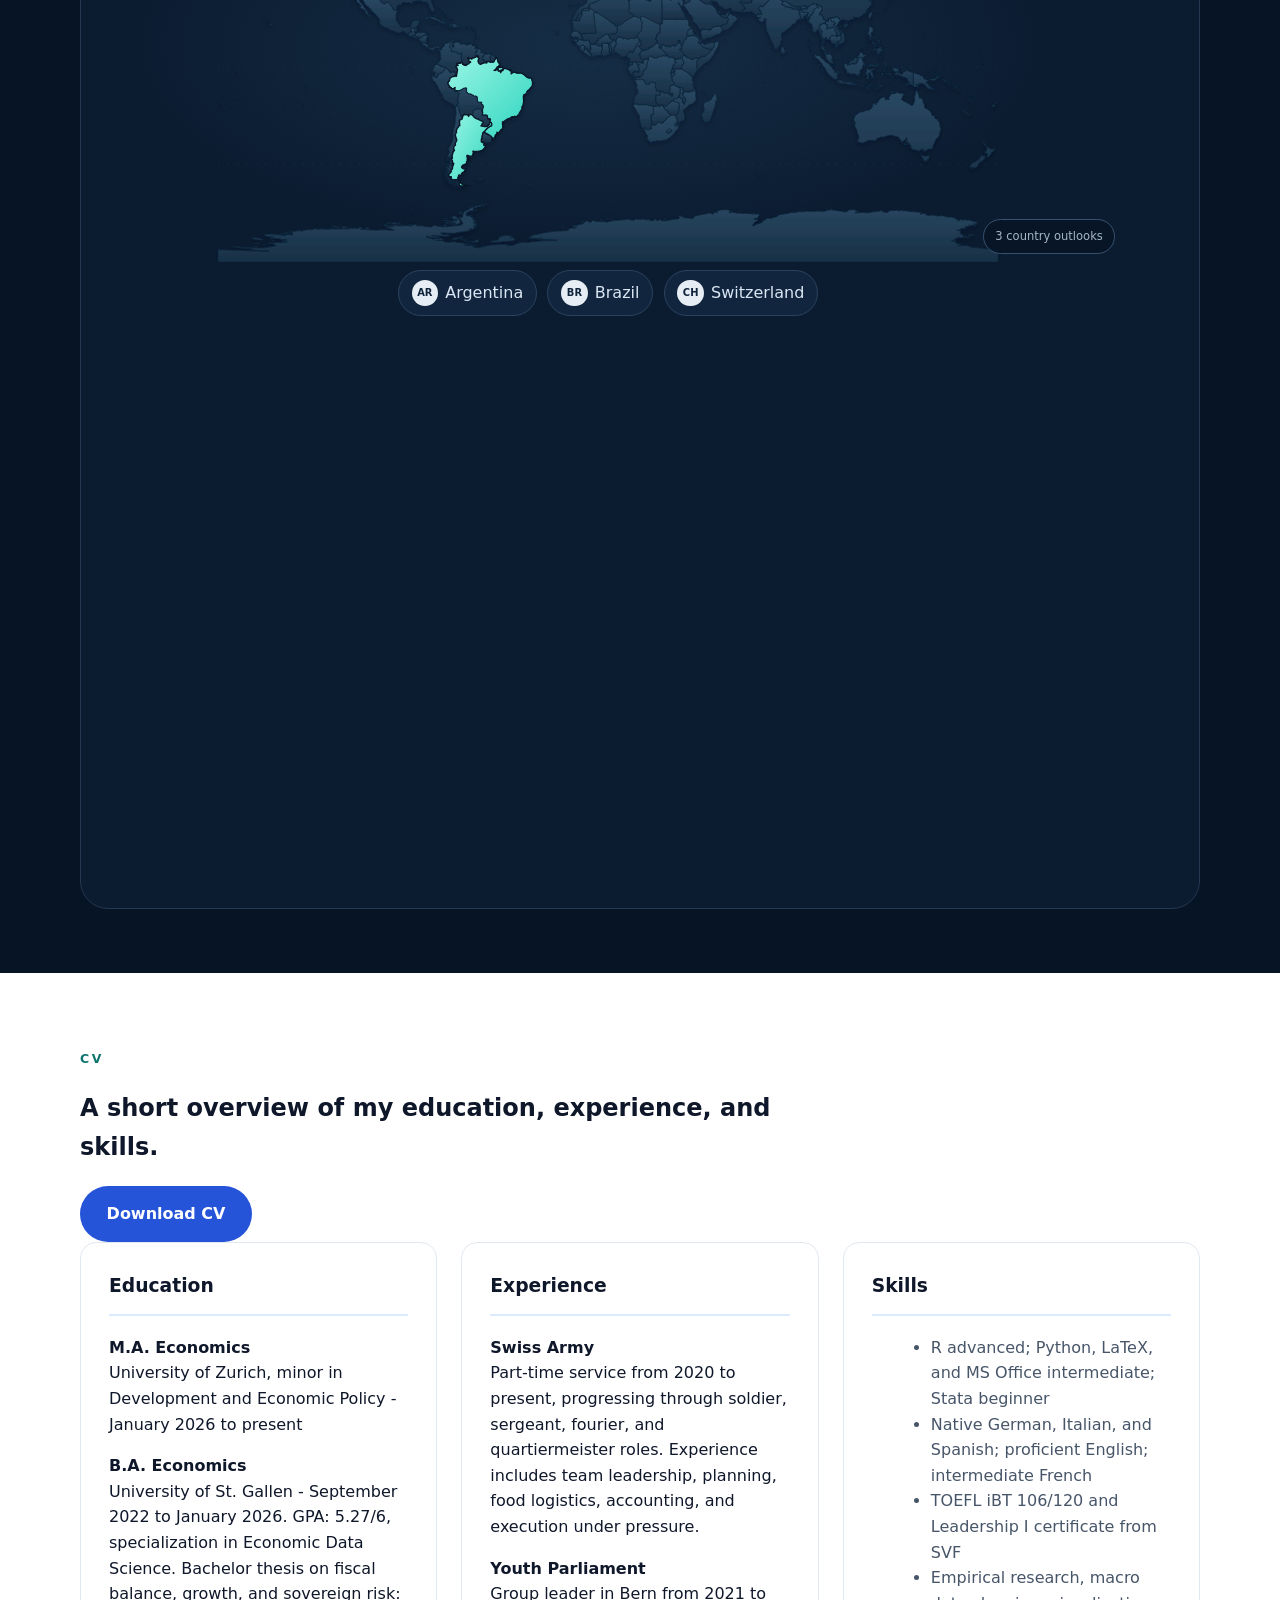
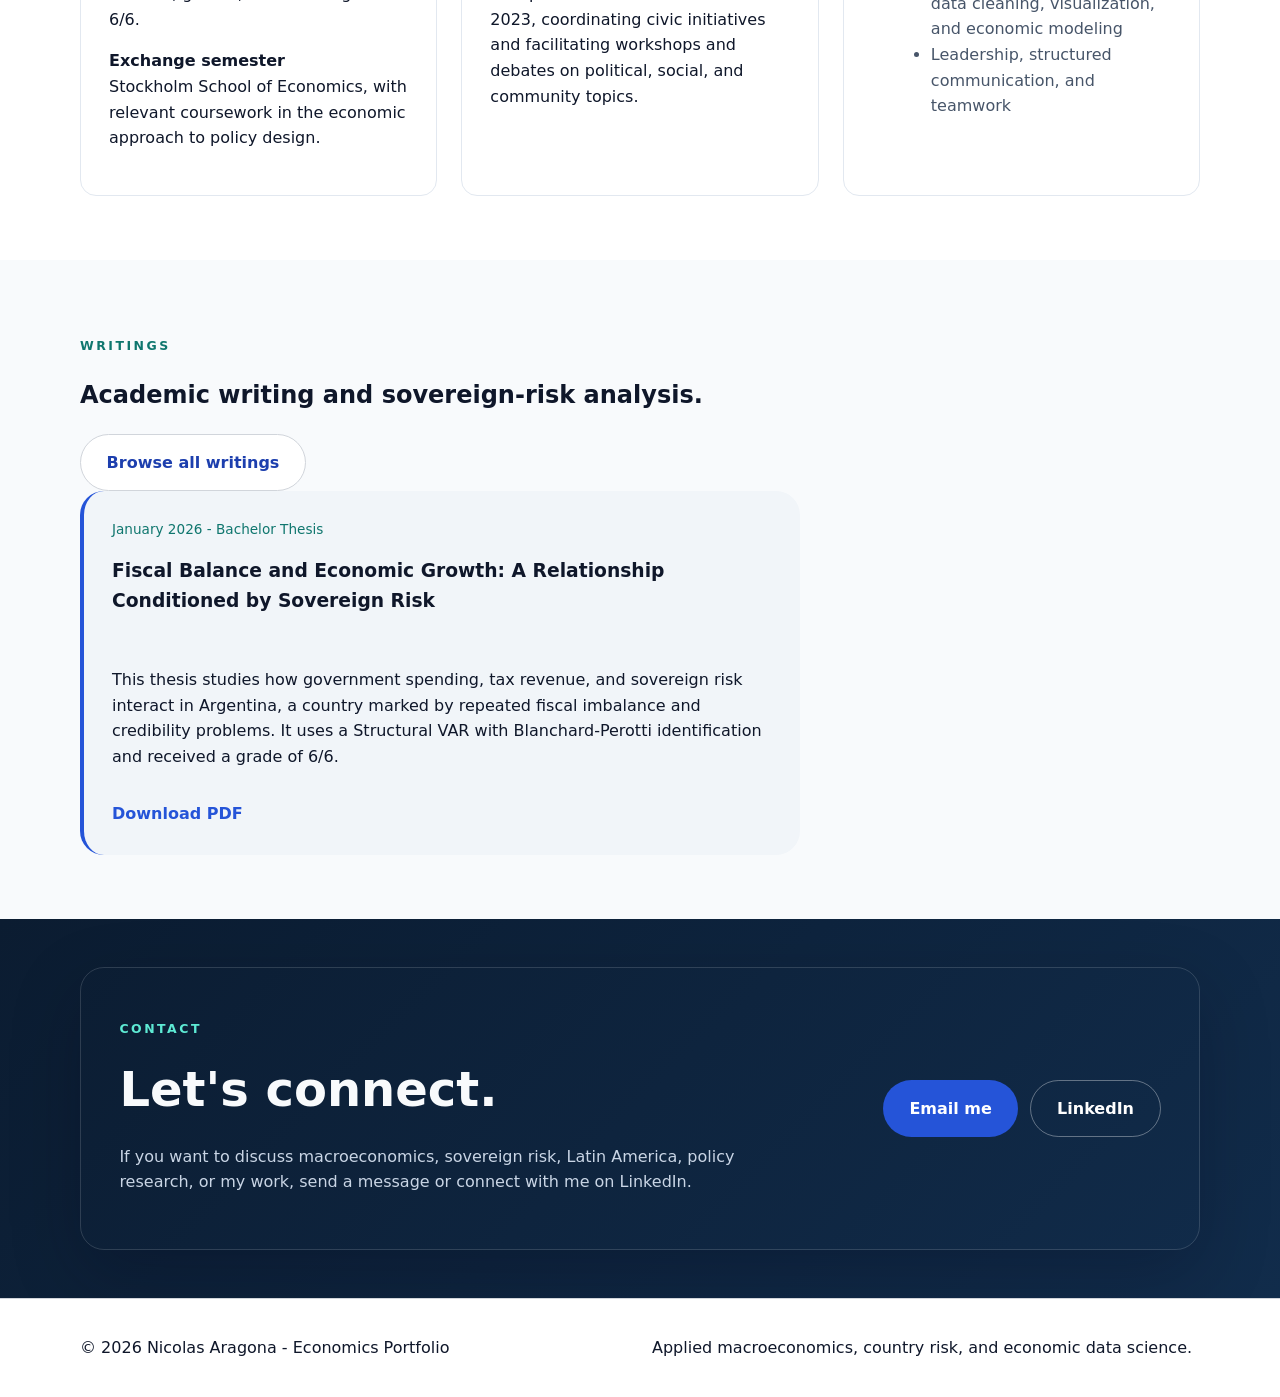
==== commit 93071b7f: "Add macro lab and Brazil nowcasting dashboards" ====
--- a/index.html
+++ b/index.html
@@ -17,7 +17,7 @@
   <meta name="apple-mobile-web-app-title" content="Nicolas Aragona">
   <link rel="icon" href="assets/logo.svg" type="image/svg+xml">
   <link rel="manifest" href="site.webmanifest">
-  <link rel="stylesheet" href="styles.css">
+  <link rel="stylesheet" href="styles.css?v=20260901-sa-nsa">
 </head>
 <body>
   <header class="site-header">
@@ -30,6 +30,8 @@
         <a href="#about">About</a>
         <a href="#work">What I Do</a>
         <a href="#projects">Projects</a>
+        <a href="#predictions">Predictions</a>
+        <a href="lab/?country=brazil">Lab</a>
         <a href="#cv">CV</a>
         <a href="#writings">Writings</a>
         <a href="#contact">Contact</a>
@@ -51,6 +53,7 @@
           </div>
         </div>
         <div class="hero-card">
+          <div class="focus-status"><span></span>Research in progress</div>
           <h2>Current focus</h2>
           <p>Fiscal Balance and Economic Growth: A Relationship Conditioned by Sovereign Risk.</p>
           <span class="tag">Argentina sovereign-risk thesis - Grade 6/6</span>
@@ -115,9 +118,16 @@
       <div class="container">
         <div class="section-heading">
           <p class="section-label">Country Risk &amp; Macro Projects</p>
-          <h2>Portfolio ideas at the intersection of macro data, sovereign risk, and Latin America.</h2>
+          <h2>Live research and portfolio ideas at the intersection of macro data, sovereign risk, and Latin America.</h2>
         </div>
         <div class="posts-grid">
+          <article class="post-card brazil-project-card">
+            <div class="project-status"><span></span>Live research suite</div>
+            <p class="post-meta">Country Lab · Brazil available now</p>
+            <h3>Macro Lab</h3>
+            <p>A reusable country research workspace. Select Brazil to explore five complete dashboards and a production GDP nowcast.</p>
+            <a href="lab/?country=brazil">Open the Lab <span aria-hidden="true">→</span></a>
+          </article>
           <article class="post-card">
             <p class="post-meta">In development</p>
             <h3>Argentina Macro Risk Monitor</h3>
@@ -133,6 +143,105 @@
             <h3>Sovereign Risk Dashboard</h3>
             <p>Charts and indicators for debt, fiscal balance, EMBI spreads, FX pressure, reserves, inflation, and market-implied sovereign risk signals.</p>
           </article>
+        </div>
+      </div>
+    </section>
+
+    <section id="predictions" class="section predictions-section">
+      <div class="container">
+        <div class="predictions-heading">
+          <div class="section-heading">
+            <p class="section-label">Macro predictions</p>
+            <h2>Explore my country outlooks.</h2>
+            <p>Select a highlighted country to see the variables I track, the forecast horizon, and the factors shaping my view.</p>
+          </div>
+          <div class="map-legend" aria-label="Map legend">
+            <span><i class="legend-dot active"></i>Outlook available</span>
+            <span><i class="legend-dot"></i>Coming later</span>
+          </div>
+        </div>
+
+        <div class="prediction-explorer" data-view="map">
+          <div class="map-panel">
+            <div class="map-toolbar">
+              <p id="map-instruction">Choose a country</p>
+              <button class="map-reset" type="button" hidden>Back to world map</button>
+            </div>
+            <div class="world-map" role="group" aria-labelledby="map-instruction">
+              <svg viewBox="0 0 1000 500" role="img" aria-label="Interactive world map with available country outlooks highlighted">
+                <defs>
+                  <linearGradient id="land-gradient" x1="0" y1="0" x2="0" y2="1">
+                    <stop offset="0" stop-color="#2a4962"/>
+                    <stop offset="1" stop-color="#183047"/>
+                  </linearGradient>
+                  <linearGradient id="active-country-gradient" x1="0" y1="0" x2="1" y2="1">
+                    <stop offset="0" stop-color="#99f6e4"/>
+                    <stop offset="1" stop-color="#2dd4bf"/>
+                  </linearGradient>
+                  <filter id="land-shadow" x="-10%" y="-10%" width="120%" height="125%">
+                    <feDropShadow dx="0" dy="3" stdDeviation="3" flood-color="#020617" flood-opacity=".28"/>
+                  </filter>
+                </defs>
+                <g class="map-grid" aria-hidden="true">
+                  <path d="M0 125h1000M0 250h1000M0 375h1000M250 0v500M500 0v500M750 0v500"/>
+                </g>
+                <g class="map-countries" aria-label="Country boundaries" filter="url(#land-shadow)"></g>
+              </svg>
+              <p class="map-loading">Loading geographic boundaries…</p>
+              <div class="map-callout">3 country outlooks</div>
+            </div>
+            <div class="country-quick-list" aria-label="Countries with available outlooks">
+              <button type="button" data-country="argentina"><span class="flag">AR</span>Argentina</button>
+              <button type="button" data-country="brazil"><span class="flag">BR</span>Brazil</button>
+              <button type="button" data-country="switzerland"><span class="flag">CH</span>Switzerland</button>
+            </div>
+          </div>
+
+          <aside class="prediction-detail" aria-live="polite">
+            <div class="country-title">
+              <div class="country-code">AR</div>
+              <div><p>Country outlook</p><h3>Argentina</h3></div>
+            </div>
+            <p class="sample-notice">Preview data — final forecasts will be published here.</p>
+            <label class="variable-label" for="prediction-variable">Variable</label>
+            <select id="prediction-variable"></select>
+            <div class="model-control" id="model-control" hidden>
+              <div class="model-control-heading">
+                <label for="prediction-model">Forecast model</label>
+                <small id="model-description"></small>
+              </div>
+              <select id="prediction-model"></select>
+            </div>
+            <div class="forecast-card">
+              <div><span id="forecast-value-label">Forecast</span><strong id="forecast-value">—</strong></div>
+              <div id="forecast-secondary-cell" hidden><span id="forecast-secondary-label">Year on year</span><strong id="forecast-secondary-value">—</strong></div>
+              <div id="forecast-horizon-cell"><span>Horizon</span><strong id="forecast-horizon">—</strong></div>
+              <p id="forecast-summary"></p>
+            </div>
+            <div class="forecast-chart" id="forecast-chart" aria-label="Real GDP growth history and forecast chart"></div>
+            <div class="release-row">
+              <span>Next update</span><strong id="next-release">To be announced</strong>
+            </div>
+            <div class="factors-block">
+              <p>Factors to watch</p>
+              <ul id="forecast-factors"></ul>
+            </div>
+            <div class="methodology-card">
+              <div>
+                <span>Technical documentation</span>
+                <strong id="methodology-title">Methodology coming soon</strong>
+              </div>
+              <a id="methodology-download" class="methodology-download" href="#" aria-disabled="true">Coming soon</a>
+            </div>
+            <div class="country-research-card" id="country-research-card" hidden>
+              <div>
+                <span>Complete country workspace</span>
+                <strong>5 complete dashboards + GDP nowcast</strong>
+              </div>
+              <a href="lab/?country=brazil">Open Brazil in the Lab <span aria-hidden="true">→</span></a>
+            </div>
+            <p class="method-note">Forecasts are personal research views, not investment advice.</p>
+          </aside>
         </div>
       </div>
     </section>
@@ -177,7 +286,7 @@
           <h2>Academic writing and sovereign-risk analysis.</h2>
           <a class="button secondary" href="writings/" target="_blank">Browse all writings</a>
         </div>
-        <div class="posts-grid">
+        <div class="posts-grid featured-writing">
           <article class="post-card">
             <p class="post-meta">January 2026 - Bachelor Thesis</p>
             <h3>Fiscal Balance and Economic Growth: A Relationship Conditioned by Sovereign Risk</h3>
@@ -188,7 +297,7 @@
       </div>
     </section>
 
-    <section id="contact" class="section">
+    <section id="contact" class="section contact-section">
       <div class="container contact-card">
         <div>
           <p class="section-label">Contact</p>
@@ -197,7 +306,7 @@
         </div>
         <div class="contact-actions">
           <a class="button primary" href="mailto:nic.aragona@gmail.com">Email me</a>
-          <a class="button secondary" href="https://www.linkedin.com/in/nicolas-aragona/" target="_blank" rel="noopener">LinkedIn</a>
+          <a class="button secondary" href="https://www.linkedin.com/in/nicolas-aragona-31657618a" target="_blank" rel="noopener">LinkedIn</a>
         </div>
       </div>
     </section>
@@ -207,9 +316,9 @@
     <div class="container footer-inner">
       <p>&copy; 2026 Nicolas Aragona - Economics Portfolio</p>
       <p>Applied macroeconomics, country risk, and economic data science.</p>
-    </div>
+     </div>
   </footer>
 
-  <script src="script.js"></script>
+  <script src="script.js?v=20260904-yoy-nsa"></script>
 </body>
 </html>
--- a/styles.css
+++ b/styles.css
@@ -44,7 +44,8 @@
 
 button,
 input,
-textarea {
+textarea,
+select {
   font: inherit;
 }
 
@@ -127,6 +128,8 @@
 
 .hero-section h1 {
   font-size: clamp(2.4rem, 4vw, 4rem);
+  line-height: 1.08;
+  overflow-wrap: anywhere;
   margin: 0.5rem 0 1rem;
 }
 
@@ -171,11 +174,15 @@
 }
 
 .hero-card {
+  position: relative;
   padding: 2rem;
   border-radius: var(--radius);
   background: var(--surface);
   box-shadow: 0 24px 60px var(--shadow);
 }
+
+.focus-status { display: inline-flex; align-items: center; gap: .5rem; margin-bottom: 1.15rem; color: var(--accent); font-size: .72rem; font-weight: 700; letter-spacing: .1em; text-transform: uppercase; }
+.focus-status span { width: .55rem; height: .55rem; border-radius: 50%; background: #14b8a6; box-shadow: 0 0 0 5px rgba(20,184,166,.12); }
 
 .hero-card h2 {
   margin-top: 0;
@@ -207,7 +214,8 @@
   color: var(--accent);
   text-transform: uppercase;
   letter-spacing: 0.2em;
-  font-size: 0.75rem;
+  font-size: 0.78rem;
+  font-weight: 700;
   margin-bottom: 0.75rem;
 }
 
@@ -278,15 +286,26 @@
 
 .feature-grid {
   grid-template-columns: repeat(3, minmax(0, 1fr));
-}
+  counter-reset: expertise;
+}
+
+.feature-grid article { position: relative; padding: 1.2rem 1.5rem 1.35rem 4.25rem; background: transparent; border-top: 1px solid var(--surface-strong); border-radius: 0; }
+.feature-grid article::before { counter-increment: expertise; content: "0" counter(expertise); position: absolute; top: 1.15rem; left: 0; color: var(--primary); font-size: .78rem; font-weight: 800; letter-spacing: .08em; }
+.feature-grid article p { margin-bottom: 0; }
 
 .cv-grid {
   grid-template-columns: repeat(3, minmax(0, 1fr));
 }
 
+.cv-grid > div { background: var(--bg); border: 1px solid var(--surface-strong); border-radius: 16px; }
+.cv-grid h3 { padding-bottom: .8rem; border-bottom: 2px solid var(--primary-soft); }
+
 .posts-grid {
   grid-template-columns: repeat(3, minmax(0, 1fr));
 }
+
+.featured-writing { grid-template-columns: minmax(0, 720px); }
+.featured-writing .post-card { border-left: 4px solid var(--primary); }
 
 .post-card {
   display: flex;
@@ -304,6 +323,36 @@
   color: var(--primary);
   font-weight: 600;
 }
+
+.brazil-project-card {
+  grid-column: span 2;
+  position: relative;
+  overflow: hidden;
+  color: #f8fafc;
+  background:
+    radial-gradient(circle at 88% 15%, rgba(45, 212, 191, .2), transparent 15rem),
+    linear-gradient(135deg, #071426, #10375b);
+  border: 1px solid #254762;
+  box-shadow: 0 24px 55px rgba(7, 20, 38, .15);
+}
+
+.brazil-project-card::after {
+  content: "BR";
+  position: absolute;
+  right: 1.25rem;
+  bottom: -2.3rem;
+  color: rgba(255, 255, 255, .045);
+  font-size: 8rem;
+  font-weight: 900;
+  line-height: 1;
+  pointer-events: none;
+}
+
+.brazil-project-card .post-meta { color: #8ee8b0; }
+.brazil-project-card > p:not(.post-meta) { max-width: 650px; color: #c2d1df; }
+.brazil-project-card a { position: relative; z-index: 1; margin-top: auto; color: #5eead4; }
+.project-status { display: inline-flex; align-items: center; gap: .5rem; width: fit-content; margin-bottom: 1rem; padding: .38rem .62rem; color: #9af0b9; background: rgba(44,199,104,.1); border: 1px solid rgba(44,199,104,.24); border-radius: 999px; font-size: .66rem; font-weight: 800; letter-spacing: .08em; text-transform: uppercase; }
+.project-status span { width: .46rem; height: .46rem; border-radius: 50%; background: #2cc768; box-shadow: 0 0 0 4px rgba(44,199,104,.12); }
 
 .contact-card {
   display: grid;
@@ -312,12 +361,120 @@
   gap: 1.5rem;
 }
 
+.predictions-section {
+  overflow: hidden;
+  background: #071426;
+  color: #f8fafc;
+}
+
+.predictions-section .section-label { color: #5eead4; }
+.predictions-section .section-heading h2 { font-size: clamp(2rem, 4vw, 3.4rem); margin: 0 0 .75rem; }
+.predictions-section .section-heading > p:last-child { color: #a7b5c9; }
+.predictions-heading { display: flex; justify-content: space-between; align-items: end; gap: 2rem; margin-bottom: 2rem; }
+.map-legend { display: flex; gap: 1rem; color: #a7b5c9; font-size: .8rem; white-space: nowrap; }
+.map-legend span { display: flex; align-items: center; gap: .45rem; }
+.legend-dot { width: .55rem; height: .55rem; border-radius: 50%; background: #263951; }
+.legend-dot.active { background: #5eead4; box-shadow: 0 0 0 4px rgba(94,234,212,.12); }
+.prediction-explorer { display: grid; grid-template-columns: minmax(0, 1fr) 0fr; background: #0b1c31; border: 1px solid #243851; border-radius: 28px; overflow: hidden; transition: grid-template-columns .55s ease; }
+.prediction-explorer[data-view="detail"] { grid-template-columns: minmax(0, 1.05fr) minmax(340px, .95fr); }
+.map-panel { min-width: 0; padding: 1.25rem; }
+.map-toolbar { min-height: 2.5rem; display: flex; justify-content: space-between; align-items: center; }
+.map-toolbar p { margin: 0; color: #dbe6f4; font-weight: 600; }
+.map-reset { color: #5eead4; background: transparent; border: 0; cursor: pointer; }
+.world-map { position: relative; padding: .5rem; border-radius: 22px; background: radial-gradient(ellipse at 48% 45%, rgba(48, 92, 123, .28), transparent 62%); transition: transform .5s ease; transform-origin: center; }
+.world-map svg { display: block; width: 100%; max-height: 390px; height: auto; }
+.map-grid path { fill: none; stroke: #6c8ba7; stroke-width: .7; stroke-dasharray: 2 10; opacity: .2; }
+.country-shape { fill: url(#land-gradient); stroke: #10263b; stroke-width: .8; stroke-linejoin: round; vector-effect: non-scaling-stroke; }
+.country-marker { fill: url(#active-country-gradient); stroke: #071426; stroke-width: 1.3; cursor: pointer; outline: none; transition: fill .2s, filter .2s; }
+.country-marker:hover, .country-marker:focus { fill: #fff; filter: drop-shadow(0 0 7px #5eead4); }
+.country-marker.is-selected { fill: #fbbf24; filter: drop-shadow(0 0 8px rgba(251,191,36,.7)); }
+.map-loading { position: absolute; inset: 50% auto auto 50%; transform: translate(-50%, -50%); color: #a7b5c9; font-size: .8rem; }
+.map-callout { position: absolute; right: 0; bottom: 1rem; padding: .45rem .7rem; border: 1px solid #36506d; background: rgba(7,20,38,.85); border-radius: 999px; color: #a7b5c9; font-size: .72rem; }
+.country-quick-list { display: flex; justify-content: center; gap: .65rem; flex-wrap: wrap; }
+.country-quick-list button { display: flex; align-items: center; gap: .45rem; padding: .55rem .8rem; color: #dbe6f4; background: #11263e; border: 1px solid #2b425e; border-radius: 999px; cursor: pointer; }
+.country-quick-list button:hover { border-color: #5eead4; }
+.flag { display: grid; place-items: center; width: 1.65rem; height: 1.65rem; background: #e7edf5; color: #10243c; border-radius: 50%; font-size: .62rem; font-weight: 800; }
+.prediction-detail { min-width: 0; padding: 2rem; background: #f8fafc; color: #0f172a; opacity: 0; transform: translateX(30px); pointer-events: none; transition: opacity .35s .15s, transform .45s .1s; }
+.prediction-explorer[data-view="detail"] .prediction-detail { opacity: 1; transform: none; pointer-events: auto; }
+.prediction-explorer[data-view="detail"] .world-map { transform: scale(1.07); }
+.country-title { display: flex; gap: 1rem; align-items: center; }
+.country-code { display: grid; place-items: center; width: 3.5rem; height: 3.5rem; border-radius: 50%; background: #dbeafe; color: #2554d8; font-weight: 800; }
+.country-title p, .country-title h3 { margin: 0; }
+.country-title p { color: #64748b; font-size: .75rem; text-transform: uppercase; letter-spacing: .12em; }
+.country-title h3 { font-size: 1.7rem; }
+.sample-notice { color: #64748b; font-size: .82rem; }
+.variable-label { display: block; margin: 1.5rem 0 .4rem; font-size: .78rem; font-weight: 700; text-transform: uppercase; letter-spacing: .1em; color: #475569; }
+#prediction-variable { width: 100%; padding: .85rem 1rem; border: 1px solid #cbd5e1; border-radius: 12px; background: #fff; color: #0f172a; }
+.model-control { margin-top: 1rem; }
+.model-control[hidden] { display: none; }
+.model-control-heading { display: flex; justify-content: space-between; align-items: baseline; gap: 1rem; margin-bottom: .45rem; }
+.model-control-heading > label { color: #475569; font-size: .72rem; font-weight: 700; letter-spacing: .08em; text-transform: uppercase; }
+.model-control-heading small { color: #64748b; font-size: .68rem; }
+#prediction-model { width: 100%; padding: .85rem 2.5rem .85rem 1rem; color: #0f172a; background: #fff; border: 1px solid #cbd5e1; border-radius: 12px; cursor: pointer; }
+#prediction-model:focus { border-color: #2554d8; outline: 2px solid rgba(37, 84, 216, .14); }
+.forecast-card { display: grid; grid-template-columns: repeat(2, minmax(0, 1fr)); gap: 1rem; margin-top: 1rem; padding: 1.25rem; background: #eaf1ff; border-radius: 16px; }
+.forecast-card > div { display: flex; min-width: 0; flex-direction: column; }
+.forecast-card > div[hidden] { display: none; }
+.forecast-card span, .release-row span { color: #64748b; font-size: .75rem; }
+.forecast-card strong { color: #1d3fae; font-size: 1.15rem; }
+.forecast-card .forecast-nsa strong { color: #3f5f5b; }
+.forecast-card.has-rate-suite #forecast-horizon-cell { grid-column: 1 / -1; padding-top: .75rem; border-top: 1px solid #cfdaea; }
+.forecast-card p { grid-column: 1 / -1; margin: 0; font-size: .9rem; }
+.forecast-chart { margin-top: 1rem; padding: 1.15rem; background: #fff; border: 1px solid #dbe3ee; border-radius: 16px; }
+.chart-heading { display: flex; flex-direction: column; align-items: flex-start; gap: .65rem; margin-bottom: .35rem; }
+.chart-title-group { display: flex; flex-direction: column; }
+.chart-heading strong { color: #0f172a; font-size: .95rem; line-height: 1.3; }
+.chart-title-group span { margin-top: .15rem; color: #64748b; font-size: .7rem; }
+.chart-legend { display: flex; gap: 1rem; flex-wrap: wrap; color: #64748b; font-size: .66rem; }
+.chart-legend span { display: inline-flex; align-items: center; }
+.chart-legend i { display: inline-block; width: 1.1rem; height: 2px; margin-right: .35rem; border-radius: 2px; background: #2554d8; }
+.chart-legend i.forecast { background: repeating-linear-gradient(90deg, #f59e0b 0 5px, transparent 5px 8px); }
+.forecast-chart svg { display: block; width: 100%; height: auto; margin-top: .2rem; overflow: visible; }
+.chart-grid { stroke: #e7edf4; stroke-width: 1; }
+.chart-grid.zero { stroke: #cbd5e1; }
+.chart-line { fill: none; stroke: #2554d8; stroke-width: 2.5; stroke-linecap: round; stroke-linejoin: round; }
+.chart-forecast-line { fill: none; stroke: #e58a08; stroke-width: 2.5; stroke-dasharray: 5 5; stroke-linecap: round; stroke-linejoin: round; }
+.chart-forecast-divider { stroke: #dbe3ee; stroke-width: 1; }
+.chart-dot { fill: #fff; stroke: #2554d8; stroke-width: 2; }
+.chart-dot.forecast { fill: #fff; stroke: #e58a08; }
+.chart-label { fill: #64748b; font-size: 9px; }
+.chart-axis-label { fill: #94a3b8; font-size: 9px; }
+.chart-value { fill: #2554d8; font-size: 10px; font-weight: 700; }
+.chart-value.forecast { fill: #b96800; }
+.chart-forecast-area { fill: #fffbef; }
+.chart-note { margin: .2rem 0 0; color: #94a3b8; font-size: .62rem; }
+.chart-placeholder { margin: 0; color: #64748b; font-size: .8rem; }
+.release-row { display: flex; justify-content: space-between; gap: 1rem; padding: 1rem 0; border-bottom: 1px solid #dbe3ee; }
+.factors-block > p { margin-bottom: .45rem; font-weight: 700; }
+.factors-block ul { margin: 0; padding-left: 1.15rem; color: #475569; font-size: .88rem; }
+.methodology-card { display: flex; align-items: center; justify-content: space-between; gap: 1rem; margin-top: 1.25rem; padding: 1rem; background: #fff; border: 1px solid #dbe3ee; border-radius: 14px; }
+.methodology-card > div { display: flex; flex-direction: column; min-width: 0; }
+.methodology-card span { color: #64748b; font-size: .68rem; text-transform: uppercase; letter-spacing: .08em; }
+.methodology-card strong { margin-top: .1rem; font-size: .84rem; }
+.methodology-download { flex: 0 0 auto; padding: .6rem .8rem; color: #1d3fae; border: 1px solid #bfcef0; border-radius: 10px; font-size: .75rem; font-weight: 700; transition: background .2s, border-color .2s; }
+.methodology-download:hover { background: #eff6ff; border-color: #2554d8; }
+.methodology-download[aria-disabled="true"] { color: #94a3b8; background: #f8fafc; border-color: #e2e8f0; cursor: not-allowed; pointer-events: none; }
+.country-research-card { display: flex; align-items: center; justify-content: space-between; gap: 1rem; margin-top: .85rem; padding: 1rem; border: 1px solid #91d8b1; border-radius: 14px; background: linear-gradient(135deg, #e9fbf0, #f4fff8); }
+.country-research-card[hidden] { display: none; }
+.country-research-card > div { display: flex; flex-direction: column; min-width: 0; }
+.country-research-card span { color: #0f766e; font-size: .65rem; font-weight: 800; letter-spacing: .08em; text-transform: uppercase; }
+.country-research-card strong { margin-top: .12rem; font-size: .78rem; }
+.country-research-card a { flex: 0 0 auto; color: #0f766e; font-size: .72rem; font-weight: 800; }
+.method-note { margin: 1.25rem 0 0; color: #64748b; font-size: .72rem; }
+
 .contact-actions {
   display: flex;
   flex-wrap: wrap;
   gap: 0.75rem;
   justify-content: flex-end;
 }
+
+.contact-section { padding: 3rem 0; background: linear-gradient(135deg, #0b1c31, #112c4b); }
+.contact-section .contact-card { padding: 2.4rem; color: #f8fafc; background: transparent; border: 1px solid rgba(255,255,255,.14); box-shadow: 0 24px 70px rgba(2,6,23,.22); }
+.contact-section .section-label { color: #5eead4; }
+.contact-section h2 { margin: .2rem 0 .5rem; font-size: clamp(2rem,4vw,3rem); }
+.contact-section p:last-child { max-width: 650px; color: #c9d5e5; }
+.contact-section .button.secondary { color: #fff; background: transparent; border-color: rgba(255,255,255,.35); }
 
 .site-footer {
   border-top: 1px solid var(--border);
@@ -345,6 +502,11 @@
     justify-content: flex-start;
   }
 
+  .predictions-heading { align-items: start; flex-direction: column; }
+  .prediction-explorer[data-view="detail"] { grid-template-columns: 1fr; }
+  .prediction-detail { display: none; }
+  .prediction-explorer[data-view="detail"] .prediction-detail { display: block; }
+
   .header-inner {
     grid-template-columns: auto 1fr;
   }
@@ -368,6 +530,33 @@
   }
 
   .hero-section {
-    padding-top: 3rem;
-  }
-}
+    padding: 2.5rem 0 2rem;
+  }
+
+  .hero-section h1 { font-size: clamp(2.25rem, 11vw, 3rem); overflow-wrap: normal; word-break: normal; }
+  .hero-grid { gap: 2rem; }
+  .hero-card { padding: 1.5rem; border-radius: 18px; }
+  .section { padding: 3rem 0; }
+  .section-heading h2 { line-height: 1.25; }
+  .feature-grid { gap: .25rem; }
+  .feature-grid article { padding-left: 3rem; }
+  .cv-grid > div, .post-card { padding: 1.4rem; border-radius: 16px; }
+  .contact-section .contact-card { padding: 1.6rem; }
+  .button { padding: .78rem 1.2rem; }
+
+  .map-legend { flex-direction: column; gap: .35rem; }
+  .map-panel { padding: .8rem; }
+  .map-callout { display: none; }
+  .prediction-detail { padding: 1.35rem; }
+  .forecast-card { grid-template-columns: 1fr 1fr; }
+  #forecast-horizon-cell { grid-column: 1 / -1; }
+  .methodology-card { align-items: flex-start; flex-direction: column; }
+  .brazil-project-card { grid-column: auto; }
+  .country-research-card { align-items: flex-start; flex-direction: column; }
+}
+
+@media (max-width: 390px) {
+  .container { width: min(100% - 1.5rem, 1120px); }
+  .logo span { font-size: .88rem; }
+  .hero-section h1 { font-size: 2.15rem; }
+}
